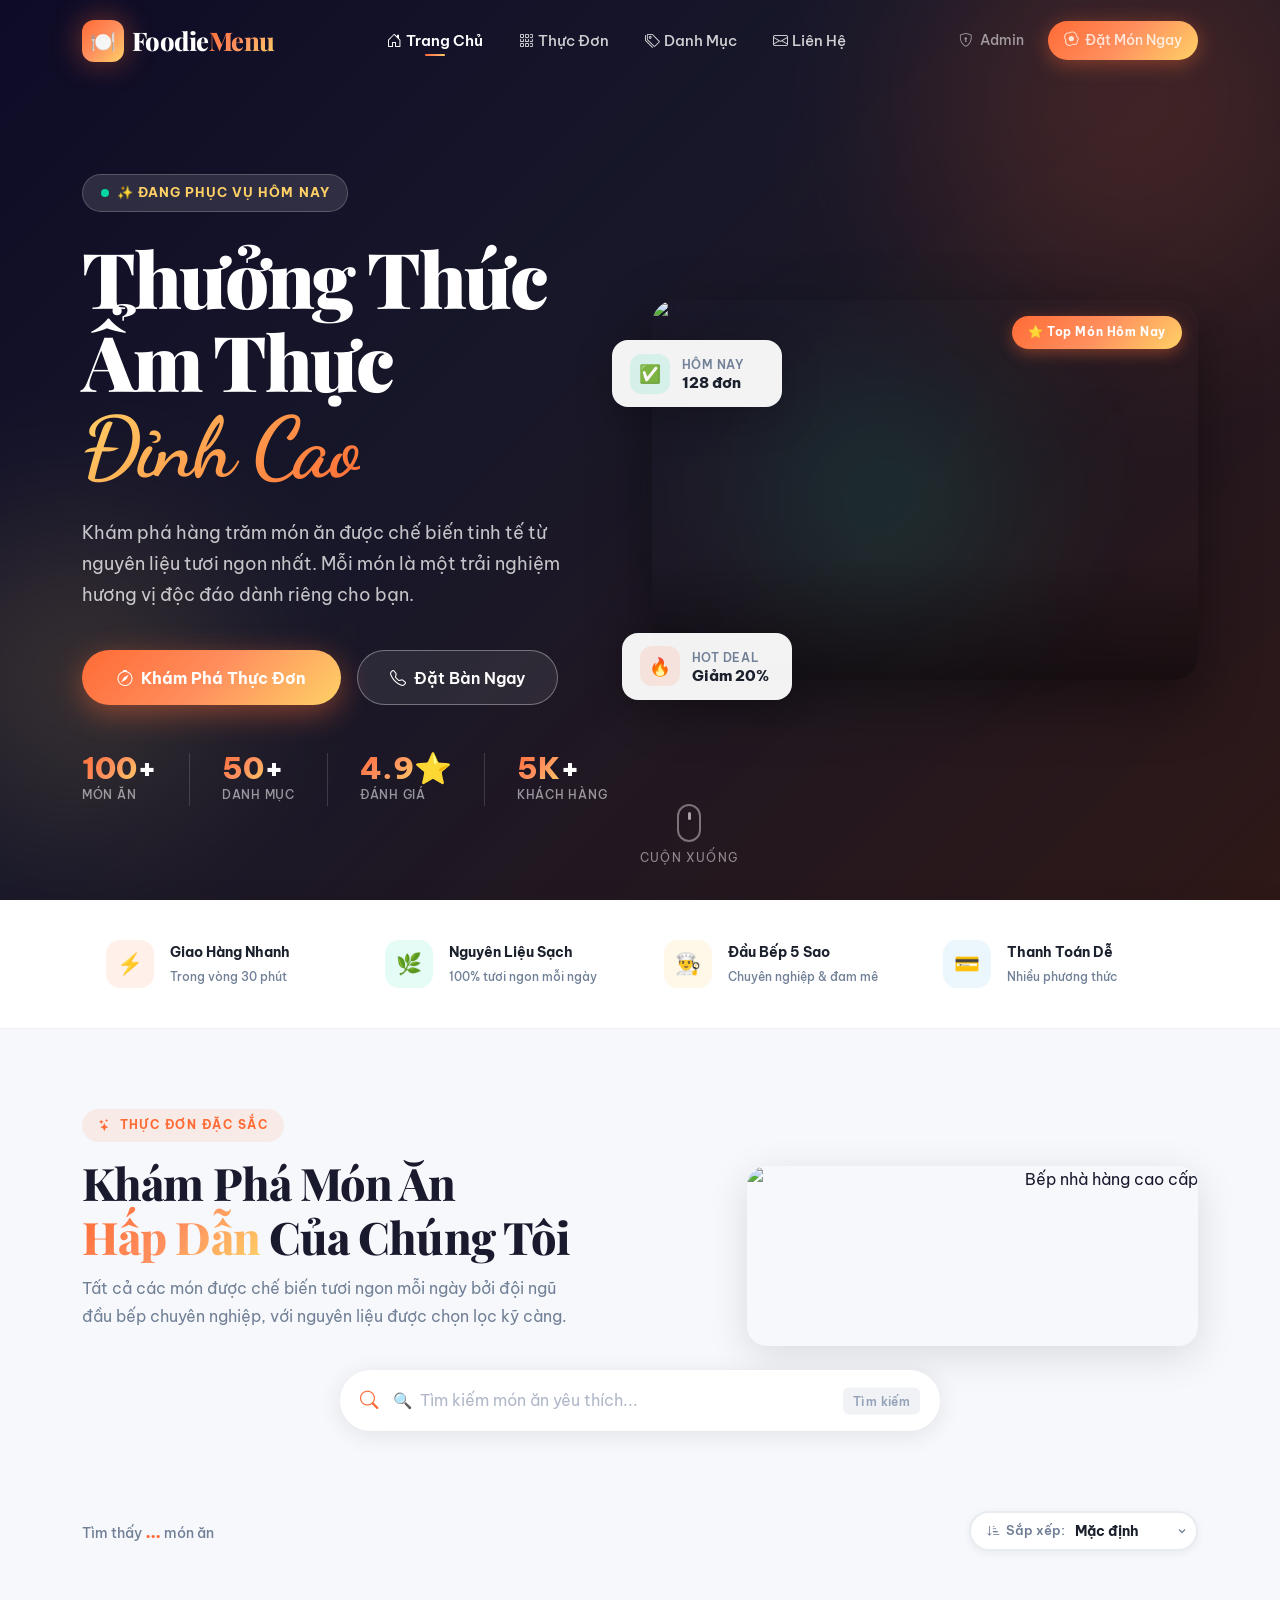
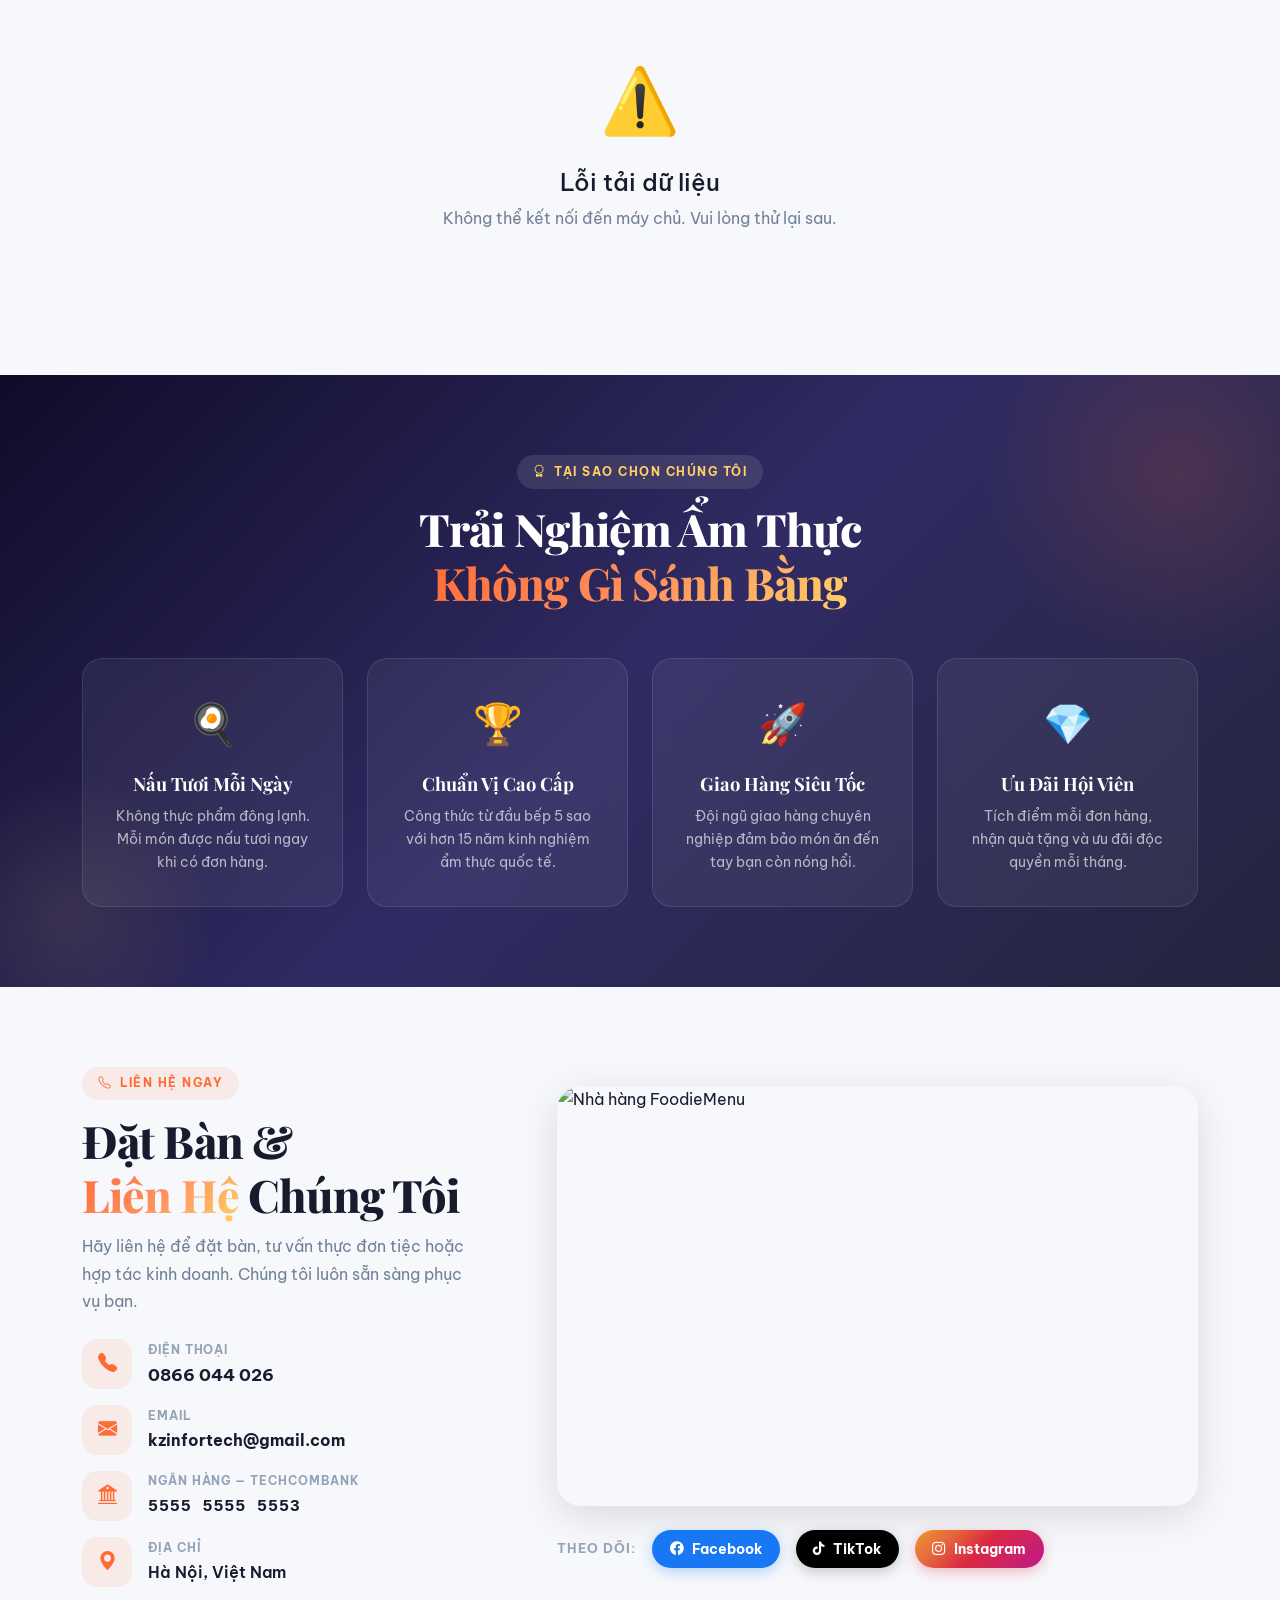
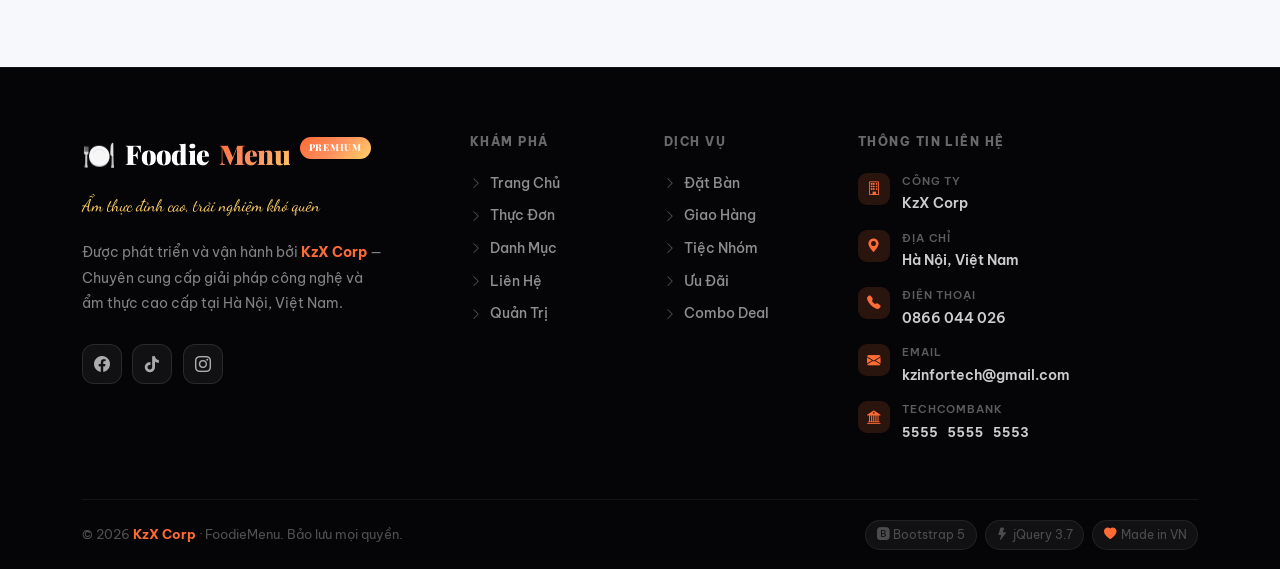
==== index.html @ 0012f465 "Update project" ====
<!DOCTYPE html>
<html lang="vi">
  <head>
    <meta charset="UTF-8" />
    <meta name="viewport" content="width=device-width, initial-scale=1.0" />
    <meta
      name="description"
      content="FoodieMenu – Khám phá thực đơn nhà hàng cao cấp với hàng trăm món ăn hấp dẫn từ KzX Corp"
    />
    <meta name="theme-color" content="#ff6b35" />
    <title>FoodieMenu 🍽️ – Thực Đơn Cao Cấp | KzX Corp</title>

    <!-- ═══════════════════════════════════════════
         CSS DEPENDENCIES
    ═══════════════════════════════════════════ -->

    <!-- Bootstrap 5.3 -->
    <link
      rel="stylesheet"
      href="https://cdn.jsdelivr.net/npm/bootstrap@5.3.2/dist/css/bootstrap.min.css"
    />

    <!-- Bootstrap Icons -->
    <link
      rel="stylesheet"
      href="https://cdn.jsdelivr.net/npm/bootstrap-icons@1.11.3/font/bootstrap-icons.min.css"
    />

    <!-- Font Awesome -->
    <link
      rel="stylesheet"
      href="https://cdnjs.cloudflare.com/ajax/libs/font-awesome/6.5.1/css/all.min.css"
    />

    <!-- Google Fonts -->
    <link rel="preconnect" href="https://fonts.googleapis.com" />
    <link rel="preconnect" href="https://fonts.gstatic.com" crossorigin />
    <link
      href="https://fonts.googleapis.com/css2?family=Be+Vietnam+Pro:ital,wght@0,300;0,400;0,500;0,600;0,700;0,800;0,900;1,400&family=Playfair+Display:ital,wght@0,700;0,800;0,900;1,700&family=Dancing+Script:wght@700&display=swap"
      rel="stylesheet"
    />

    <!-- Custom CSS (BẮT BUỘC GIỮ) -->
    <link rel="stylesheet" href="css/style.css" />

    <!-- ═══════════════════════════════════════════
         INLINE STYLES – THIẾT KẾ LẠI GIAO DIỆN
    ═══════════════════════════════════════════ -->
    <style>
      /* ─────────────────────────────────────────
         DESIGN TOKENS
      ───────────────────────────────────────── */
      :root {
        --brand-primary: #ff6b35;
        --brand-primary-dark: #e8521c;
        --brand-primary-light: #ff8f5e;
        --brand-secondary: #1a1a2e;
        --brand-accent: #ffd166;
        --brand-accent2: #06d6a0;
        --glass-bg: rgba(255, 255, 255, 0.08);
        --glass-border: rgba(255, 255, 255, 0.18);
        --glass-shadow: 0 8px 32px rgba(0, 0, 0, 0.25);
        --card-radius: 20px;
        --btn-radius: 50px;
        --font-main: "Be Vietnam Pro", sans-serif;
        --font-display: "Playfair Display", serif;
        --font-script: "Dancing Script", cursive;
        --transition-smooth: all 0.35s cubic-bezier(0.25, 0.46, 0.45, 0.94);
        --transition-bounce: all 0.4s cubic-bezier(0.34, 1.56, 0.64, 1);
        --shadow-card: 0 10px 40px rgba(0, 0, 0, 0.12);
        --shadow-card-hover: 0 24px 60px rgba(255, 107, 53, 0.25),
          0 8px 24px rgba(0, 0, 0, 0.15);
        --shadow-glow: 0 0 30px rgba(255, 107, 53, 0.45);
        --gradient-brand: linear-gradient(
          135deg,
          #ff6b35 0%,
          #ff8f5e 50%,
          #ffd166 100%
        );
        --gradient-dark: linear-gradient(
          135deg,
          #0f0c29 0%,
          #302b63 50%,
          #24243e 100%
        );
        --gradient-hero: linear-gradient(
          135deg,
          rgba(15, 12, 41, 0.92) 0%,
          rgba(26, 26, 46, 0.85) 40%,
          rgba(255, 107, 53, 0.15) 100%
        );
      }

      /* ─────────────────────────────────────────
         GLOBAL RESET & BASE
      ───────────────────────────────────────── */
      *,
      *::before,
      *::after {
        box-sizing: border-box;
        margin: 0;
        padding: 0;
      }

      html {
        scroll-behavior: smooth;
        font-size: 16px;
      }

      body {
        font-family: var(--font-main);
        background: #0a0a12;
        color: #1a1a2e;
        overflow-x: hidden;
        -webkit-font-smoothing: antialiased;
      }

      ::selection {
        background: var(--brand-primary);
        color: white;
      }

      img {
        max-width: 100%;
        display: block;
      }

      a {
        text-decoration: none;
        transition: var(--transition-smooth);
      }

      /* ─────────────────────────────────────────
         FLOATING FOOD ICONS BACKGROUND
      ───────────────────────────────────────── */
      .floating-food-bg {
        position: fixed;
        inset: 0;
        pointer-events: none;
        z-index: 0;
        overflow: hidden;
      }

      .food-icon {
        position: absolute;
        font-size: 1.6rem;
        opacity: 0;
        animation: floatFood linear infinite;
        user-select: none;
        filter: blur(0.3px);
        will-change: transform, opacity;
      }

      /* Vị trí ngang ngẫu nhiên cho từng icon */
      .food-icon:nth-child(1) {
        left: 5%;
        animation-duration: 18s;
        animation-delay: 0s;
        font-size: 1.4rem;
      }
      .food-icon:nth-child(2) {
        left: 12%;
        animation-duration: 22s;
        animation-delay: 2s;
        font-size: 1.8rem;
      }
      .food-icon:nth-child(3) {
        left: 20%;
        animation-duration: 16s;
        animation-delay: 4s;
        font-size: 1.3rem;
      }
      .food-icon:nth-child(4) {
        left: 30%;
        animation-duration: 24s;
        animation-delay: 1s;
        font-size: 2rem;
      }
      .food-icon:nth-child(5) {
        left: 40%;
        animation-duration: 20s;
        animation-delay: 6s;
        font-size: 1.5rem;
      }
      .food-icon:nth-child(6) {
        left: 52%;
        animation-duration: 17s;
        animation-delay: 3s;
        font-size: 1.7rem;
      }
      .food-icon:nth-child(7) {
        left: 62%;
        animation-duration: 21s;
        animation-delay: 5s;
        font-size: 1.4rem;
      }
      .food-icon:nth-child(8) {
        left: 70%;
        animation-duration: 19s;
        animation-delay: 7s;
        font-size: 2.1rem;
      }
      .food-icon:nth-child(9) {
        left: 78%;
        animation-duration: 23s;
        animation-delay: 2.5s;
        font-size: 1.6rem;
      }
      .food-icon:nth-child(10) {
        left: 86%;
        animation-duration: 15s;
        animation-delay: 8s;
        font-size: 1.3rem;
      }
      .food-icon:nth-child(11) {
        left: 92%;
        animation-duration: 25s;
        animation-delay: 1.5s;
        font-size: 1.9rem;
      }
      .food-icon:nth-child(12) {
        left: 97%;
        animation-duration: 18s;
        animation-delay: 9s;
        font-size: 1.5rem;
      }

      @keyframes floatFood {
        0% {
          transform: translateY(110vh) rotate(0deg) scale(0.6);
          opacity: 0;
        }
        5% {
          opacity: 0.12;
        }
        50% {
          transform: translateY(50vh) rotate(180deg) scale(1);
          opacity: 0.18;
        }
        90% {
          opacity: 0.1;
        }
        100% {
          transform: translateY(-10vh) rotate(360deg) scale(0.7);
          opacity: 0;
        }
      }

      /* ─────────────────────────────────────────
         SCROLL REVEAL ANIMATION
      ───────────────────────────────────────── */
      .reveal {
        opacity: 0;
        transform: translateY(40px);
        transition: opacity 0.7s ease, transform 0.7s ease;
      }

      .reveal.visible {
        opacity: 1;
        transform: translateY(0);
      }

      .reveal-left {
        opacity: 0;
        transform: translateX(-40px);
        transition: opacity 0.7s ease, transform 0.7s ease;
      }

      .reveal-left.visible {
        opacity: 1;
        transform: translateX(0);
      }

      .reveal-right {
        opacity: 0;
        transform: translateX(40px);
        transition: opacity 0.7s ease, transform 0.7s ease;
      }

      .reveal-right.visible {
        opacity: 1;
        transform: translateX(0);
      }

      /* Stagger delay */
      .reveal-delay-1 { transition-delay: 0.1s; }
      .reveal-delay-2 { transition-delay: 0.2s; }
      .reveal-delay-3 { transition-delay: 0.3s; }
      .reveal-delay-4 { transition-delay: 0.4s; }
      .reveal-delay-5 { transition-delay: 0.5s; }
      .reveal-delay-6 { transition-delay: 0.6s; }

      /* ─────────────────────────────────────────
         NAVBAR
      ───────────────────────────────────────── */
      .fm-navbar {
        position: fixed;
        top: 0;
        left: 0;
        right: 0;
        z-index: 9000;
        padding: 0.9rem 0;
        transition: var(--transition-smooth);
        background: transparent;
      }

      .fm-navbar.scrolled {
        background: rgba(10, 10, 18, 0.88);
        backdrop-filter: blur(20px) saturate(1.5);
        -webkit-backdrop-filter: blur(20px) saturate(1.5);
        border-bottom: 1px solid rgba(255, 255, 255, 0.07);
        padding: 0.6rem 0;
        box-shadow: 0 4px 30px rgba(0, 0, 0, 0.4);
      }

      .fm-navbar .navbar-brand {
        font-family: var(--font-display);
        font-size: 1.6rem;
        font-weight: 800;
        color: white !important;
        display: flex;
        align-items: center;
        gap: 0.5rem;
        letter-spacing: -0.02em;
        transition: var(--transition-smooth);
      }

      .fm-navbar .navbar-brand:hover {
        transform: scale(1.04);
      }

      .brand-icon-wrap {
        width: 42px;
        height: 42px;
        border-radius: 12px;
        background: var(--gradient-brand);
        display: flex;
        align-items: center;
        justify-content: center;
        font-size: 1.3rem;
        box-shadow: var(--shadow-glow);
        flex-shrink: 0;
      }

      .brand-accent {
        background: var(--gradient-brand);
        -webkit-background-clip: text;
        -webkit-text-fill-color: transparent;
        background-clip: text;
      }

      .fm-navbar .nav-link {
        color: rgba(255, 255, 255, 0.8) !important;
        font-weight: 500;
        font-size: 0.95rem;
        padding: 0.45rem 1rem !important;
        border-radius: 50px;
        transition: var(--transition-smooth);
        position: relative;
      }

      .fm-navbar .nav-link::after {
        content: "";
        position: absolute;
        bottom: 4px;
        left: 50%;
        transform: translateX(-50%) scaleX(0);
        width: 20px;
        height: 2px;
        background: var(--gradient-brand);
        border-radius: 2px;
        transition: transform 0.3s ease;
      }

      .fm-navbar .nav-link:hover {
        color: white !important;
        background: rgba(255, 255, 255, 0.08);
      }

      .fm-navbar .nav-link:hover::after,
      .fm-navbar .nav-link.active::after {
        transform: translateX(-50%) scaleX(1);
      }

      .fm-navbar .nav-link.active {
        color: white !important;
        font-weight: 600;
      }

      .btn-nav-cta {
        background: var(--gradient-brand);
        color: white !important;
        font-weight: 700;
        padding: 0.5rem 1.4rem !important;
        border-radius: var(--btn-radius) !important;
        box-shadow: 0 4px 20px rgba(255, 107, 53, 0.4);
        transition: var(--transition-bounce) !important;
        font-size: 0.9rem !important;
        border: none;
      }

      .btn-nav-cta:hover {
        transform: translateY(-2px) scale(1.04) !important;
        box-shadow: var(--shadow-glow) !important;
      }

      .btn-nav-cta:active {
        transform: scale(0.97) !important;
      }

      .fm-navbar .navbar-toggler {
        border: 1.5px solid rgba(255, 255, 255, 0.25);
        padding: 0.4rem 0.6rem;
        border-radius: 10px;
        background: rgba(255, 255, 255, 0.08);
        color: white;
      }

      .fm-navbar .navbar-toggler:focus {
        box-shadow: 0 0 0 3px rgba(255, 107, 53, 0.35);
      }

      /* Mobile nav collapse */
      @media (max-width: 991.98px) {
        .fm-navbar .navbar-collapse {
          background: rgba(10, 10, 18, 0.97);
          backdrop-filter: blur(20px);
          border-radius: 16px;
          margin-top: 0.75rem;
          padding: 1rem 1.25rem;
          border: 1px solid rgba(255, 255, 255, 0.08);
          box-shadow: 0 16px 40px rgba(0, 0, 0, 0.4);
        }

        .fm-navbar .nav-link {
          padding: 0.6rem 0.75rem !important;
          border-radius: 10px;
          margin-bottom: 2px;
        }
      }

      /* ─────────────────────────────────────────
         HERO SECTION
      ───────────────────────────────────────── */
      .hero-section {
        position: relative;
        min-height: 100vh;
        display: flex;
        align-items: center;
        overflow: hidden;
      }

      /* Hero background image */
      .hero-bg {
        position: absolute;
        inset: 0;
        background-image: url("https://images.unsplash.com/photo-1504674900247-0877df9cc836?w=1920&q=80&auto=format&fit=crop");
        background-size: cover;
        background-position: center 30%;
        background-attachment: fixed;
        z-index: 0;
        transform: scale(1.05);
        animation: heroZoom 20s ease-in-out infinite alternate;
      }

      @keyframes heroZoom {
        0% { transform: scale(1.05); }
        100% { transform: scale(1.12); }
      }

      /* Overlay gradient */
      .hero-overlay {
        position: absolute;
        inset: 0;
        background: var(--gradient-hero);
        z-index: 1;
      }

      /* Decorative orbs */
      .hero-orb {
        position: absolute;
        border-radius: 50%;
        filter: blur(80px);
        opacity: 0.2;
        z-index: 1;
        animation: orbPulse 8s ease-in-out infinite alternate;
      }

      .hero-orb-1 {
        width: 500px;
        height: 500px;
        background: radial-gradient(circle, #ff6b35, transparent);
        top: -150px;
        right: -100px;
        animation-duration: 10s;
      }

      .hero-orb-2 {
        width: 350px;
        height: 350px;
        background: radial-gradient(circle, #ffd166, transparent);
        bottom: 50px;
        left: -100px;
        animation-duration: 13s;
        animation-delay: 2s;
      }

      .hero-orb-3 {
        width: 280px;
        height: 280px;
        background: radial-gradient(circle, #06d6a0, transparent);
        top: 40%;
        right: 20%;
        animation-duration: 9s;
        animation-delay: 4s;
      }

      @keyframes orbPulse {
        0% { transform: scale(1) translate(0, 0); opacity: 0.15; }
        100% { transform: scale(1.3) translate(30px, -20px); opacity: 0.25; }
      }

      /* Hero content */
      .hero-content {
        position: relative;
        z-index: 2;
        padding-top: 80px;
      }

      .hero-badge {
        display: inline-flex;
        align-items: center;
        gap: 0.5rem;
        background: rgba(255, 255, 255, 0.12);
        border: 1px solid rgba(255, 255, 255, 0.2);
        backdrop-filter: blur(10px);
        color: var(--brand-accent);
        font-size: 0.82rem;
        font-weight: 700;
        padding: 0.45rem 1.1rem;
        border-radius: 50px;
        letter-spacing: 0.08em;
        text-transform: uppercase;
        margin-bottom: 1.5rem;
        animation: fadeInDown 0.8s ease both;
      }

      .hero-badge .pulse-dot {
        width: 8px;
        height: 8px;
        border-radius: 50%;
        background: var(--brand-accent2);
        animation: pulseDot 1.5s ease-in-out infinite;
        flex-shrink: 0;
      }

      @keyframes pulseDot {
        0%, 100% { box-shadow: 0 0 0 0 rgba(6, 214, 160, 0.6); }
        50% { box-shadow: 0 0 0 6px rgba(6, 214, 160, 0); }
      }

      .hero-title {
        font-family: var(--font-display);
        font-size: clamp(2.8rem, 6vw, 5.5rem);
        font-weight: 900;
        color: white;
        line-height: 1.08;
        letter-spacing: -0.03em;
        animation: fadeInUp 0.9s ease 0.1s both;
        margin-bottom: 1.5rem;
      }

      .hero-title .highlight {
        background: var(--gradient-brand);
        -webkit-background-clip: text;
        -webkit-text-fill-color: transparent;
        background-clip: text;
        display: inline-block;
        position: relative;
      }

      .hero-title .script-text {
        font-family: var(--font-script);
        font-size: 1.1em;
        background: linear-gradient(135deg, #ffd166, #ff6b35);
        -webkit-background-clip: text;
        -webkit-text-fill-color: transparent;
        background-clip: text;
        display: inline-block;
      }

      .hero-subtitle {
        color: rgba(255, 255, 255, 0.75);
        font-size: 1.1rem;
        line-height: 1.75;
        max-width: 520px;
        animation: fadeInUp 0.9s ease 0.2s both;
        margin-bottom: 2.5rem;
      }

      .hero-cta-group {
        display: flex;
        gap: 1rem;
        flex-wrap: wrap;
        animation: fadeInUp 0.9s ease 0.3s both;
        margin-bottom: 3rem;
      }

      .btn-hero-primary {
        background: var(--gradient-brand);
        color: white;
        font-weight: 700;
        font-size: 1rem;
        padding: 0.85rem 2.2rem;
        border-radius: var(--btn-radius);
        border: none;
        cursor: pointer;
        box-shadow: 0 8px 30px rgba(255, 107, 53, 0.45);
        transition: var(--transition-bounce);
        display: inline-flex;
        align-items: center;
        gap: 0.5rem;
        position: relative;
        overflow: hidden;
        text-decoration: none;
      }

      .btn-hero-primary::before {
        content: "";
        position: absolute;
        inset: 0;
        background: linear-gradient(135deg, rgba(255,255,255,0.2), transparent);
        opacity: 0;
        transition: opacity 0.3s ease;
      }

      .btn-hero-primary:hover {
        transform: translateY(-4px) scale(1.04);
        box-shadow: var(--shadow-glow);
        color: white;
      }

      .btn-hero-primary:hover::before {
        opacity: 1;
      }

      .btn-hero-primary:active {
        transform: scale(0.97);
      }

      .btn-hero-outline {
        color: white;
        font-weight: 600;
        font-size: 1rem;
        padding: 0.82rem 2rem;
        border-radius: var(--btn-radius);
        border: 1.5px solid rgba(255, 255, 255, 0.35);
        background: rgba(255, 255, 255, 0.08);
        backdrop-filter: blur(8px);
        cursor: pointer;
        transition: var(--transition-smooth);
        display: inline-flex;
        align-items: center;
        gap: 0.5rem;
        text-decoration: none;
      }

      .btn-hero-outline:hover {
        background: rgba(255, 255, 255, 0.18);
        border-color: rgba(255, 255, 255, 0.6);
        color: white;
        transform: translateY(-2px);
      }

      /* Hero stats */
      .hero-stats {
        display: flex;
        gap: 2rem;
        animation: fadeInUp 0.9s ease 0.4s both;
        flex-wrap: wrap;
      }

      .hero-stat-item {
        text-align: left;
      }

      .hero-stat-value {
        font-size: 1.9rem;
        font-weight: 800;
        color: white;
        line-height: 1;
        margin-bottom: 2px;
      }

      .hero-stat-value span {
        background: var(--gradient-brand);
        -webkit-background-clip: text;
        -webkit-text-fill-color: transparent;
        background-clip: text;
      }

      .hero-stat-label {
        font-size: 0.78rem;
        color: rgba(255, 255, 255, 0.55);
        font-weight: 500;
        letter-spacing: 0.06em;
        text-transform: uppercase;
      }

      .hero-stat-divider {
        width: 1px;
        background: rgba(255, 255, 255, 0.15);
        align-self: stretch;
      }

      /* Hero right: glassmorphism cards */
      .hero-right {
        position: relative;
        z-index: 2;
        animation: fadeInRight 1s ease 0.2s both;
      }

      .hero-glass-card {
        background: rgba(255, 255, 255, 0.1);
        border: 1px solid rgba(255, 255, 255, 0.18);
        backdrop-filter: blur(20px) saturate(1.5);
        -webkit-backdrop-filter: blur(20px) saturate(1.5);
        border-radius: 20px;
        padding: 1.5rem;
        box-shadow: 0 8px 32px rgba(0, 0, 0, 0.25);
        transition: var(--transition-smooth);
      }

      .hero-glass-card:hover {
        transform: translateY(-5px);
        box-shadow: 0 20px 50px rgba(0, 0, 0, 0.3);
      }

      .hero-food-showcase {
        border-radius: 24px;
        overflow: hidden;
        box-shadow: 0 20px 60px rgba(0, 0, 0, 0.4);
        position: relative;
      }

      .hero-food-showcase img {
        width: 100%;
        height: 380px;
        object-fit: cover;
        transition: transform 0.6s ease;
      }

      .hero-food-showcase:hover img {
        transform: scale(1.06);
      }

      .showcase-badge {
        position: absolute;
        top: 1rem;
        right: 1rem;
        background: var(--gradient-brand);
        color: white;
        font-size: 0.75rem;
        font-weight: 700;
        padding: 0.4rem 1rem;
        border-radius: 50px;
        box-shadow: 0 4px 15px rgba(255, 107, 53, 0.4);
        letter-spacing: 0.05em;
      }

      .floating-mini-card {
        position: absolute;
        background: rgba(255, 255, 255, 0.95);
        border-radius: 16px;
        padding: 0.85rem 1.1rem;
        box-shadow: 0 10px 40px rgba(0, 0, 0, 0.2);
        display: flex;
        align-items: center;
        gap: 0.75rem;
        min-width: 170px;
        animation: floatCard 4s ease-in-out infinite alternate;
      }

      .floating-mini-card-1 {
        bottom: -20px;
        left: -30px;
        animation-duration: 3.5s;
      }

      .floating-mini-card-2 {
        top: 40px;
        left: -40px;
        animation-duration: 4.5s;
        animation-delay: 1s;
      }

      @keyframes floatCard {
        0% { transform: translateY(0px) rotate(-1deg); }
        100% { transform: translateY(-12px) rotate(1deg); }
      }

      .mini-card-icon {
        width: 40px;
        height: 40px;
        border-radius: 12px;
        display: flex;
        align-items: center;
        justify-content: center;
        font-size: 1.1rem;
        flex-shrink: 0;
      }

      .mini-card-label {
        font-size: 0.72rem;
        color: #718096;
        font-weight: 600;
        text-transform: uppercase;
        letter-spacing: 0.05em;
      }

      .mini-card-value {
        font-size: 0.95rem;
        font-weight: 800;
        color: #1a202c;
        line-height: 1.2;
      }

      /* Scroll cue */
      .hero-scroll-cue {
        position: absolute;
        bottom: 2rem;
        left: 50%;
        transform: translateX(-50%);
        z-index: 3;
        display: flex;
        flex-direction: column;
        align-items: center;
        gap: 0.4rem;
        color: rgba(255, 255, 255, 0.5);
        font-size: 0.75rem;
        letter-spacing: 0.1em;
        text-transform: uppercase;
        animation: fadeInUp 1s ease 1s both;
        cursor: pointer;
        transition: color 0.3s ease;
      }

      .hero-scroll-cue:hover {
        color: rgba(255, 255, 255, 0.9);
      }

      .scroll-mouse {
        width: 24px;
        height: 38px;
        border: 2px solid rgba(255, 255, 255, 0.4);
        border-radius: 12px;
        display: flex;
        justify-content: center;
        padding-top: 6px;
      }

      .scroll-wheel {
        width: 3px;
        height: 8px;
        background: rgba(255, 255, 255, 0.6);
        border-radius: 2px;
        animation: scrollWheel 1.8s ease-in-out infinite;
      }

      @keyframes scrollWheel {
        0% { transform: translateY(0); opacity: 1; }
        80% { transform: translateY(12px); opacity: 0; }
        100% { transform: translateY(0); opacity: 0; }
      }

      /* ─────────────────────────────────────────
         FEATURES BAR (Why us)
      ───────────────────────────────────────── */
      .features-bar {
        background: white;
        padding: 2rem 0;
        position: relative;
        z-index: 10;
        border-bottom: 1px solid #f0f0f0;
        box-shadow: 0 -4px 20px rgba(0,0,0,0.06);
      }

      .feature-item {
        display: flex;
        align-items: center;
        gap: 1rem;
        padding: 0.5rem 1.5rem;
        border-right: 1px solid #f0f0f0;
      }

      .feature-item:last-child {
        border-right: none;
      }

      .feature-icon-wrap {
        width: 48px;
        height: 48px;
        border-radius: 14px;
        display: flex;
        align-items: center;
        justify-content: center;
        font-size: 1.3rem;
        flex-shrink: 0;
        transition: var(--transition-bounce);
      }

      .feature-item:hover .feature-icon-wrap {
        transform: rotate(-5deg) scale(1.1);
      }

      .feature-title {
        font-weight: 700;
        font-size: 0.9rem;
        color: #1a202c;
        margin-bottom: 2px;
      }

      .feature-desc {
        font-size: 0.78rem;
        color: #718096;
        font-weight: 500;
      }

      /* ─────────────────────────────────────────
         MAIN MENU SECTION
      ───────────────────────────────────────── */
      .menu-section {
        background: #f7f8fc;
        padding: 5rem 0 4rem;
        position: relative;
        z-index: 10;
      }

      .section-eyebrow {
        display: inline-flex;
        align-items: center;
        gap: 0.5rem;
        font-size: 0.78rem;
        font-weight: 700;
        letter-spacing: 0.12em;
        text-transform: uppercase;
        color: var(--brand-primary);
        background: rgba(255, 107, 53, 0.1);
        padding: 0.4rem 1rem;
        border-radius: 50px;
        margin-bottom: 0.85rem;
      }

      .section-title {
        font-family: var(--font-display);
        font-size: clamp(1.8rem, 3.5vw, 2.8rem);
        font-weight: 800;
        color: #1a1a2e;
        line-height: 1.2;
        letter-spacing: -0.02em;
        margin-bottom: 0.75rem;
      }

      .section-title .gradient-text {
        background: var(--gradient-brand);
        -webkit-background-clip: text;
        -webkit-text-fill-color: transparent;
        background-clip: text;
      }

      .section-desc {
        color: #718096;
        font-size: 1rem;
        line-height: 1.7;
        max-width: 500px;
      }

      /* ─────────────────────────────────────────
         SEARCH BAR (id="searchMenu" PRESERVED)
      ───────────────────────────────────────── */
      .fm-search-wrap {
        position: relative;
        max-width: 600px;
        margin: 0 auto 2.5rem;
      }

      .fm-search-wrap .search-icon {
        position: absolute;
        left: 1.25rem;
        top: 50%;
        transform: translateY(-50%);
        color: var(--brand-primary);
        font-size: 1.15rem;
        z-index: 2;
        pointer-events: none;
      }

      /* ← id="searchMenu" PRESERVED */
      #searchMenu {
        width: 100%;
        padding: 1rem 1.5rem 1rem 3.2rem;
        border-radius: 50px;
        border: 2px solid transparent;
        background: white;
        font-family: var(--font-main);
        font-size: 0.97rem;
        font-weight: 500;
        color: #1a1a2e;
        box-shadow: 0 4px 24px rgba(0, 0, 0, 0.09);
        transition: var(--transition-smooth);
        outline: none;
        background-image: none;
      }

      #searchMenu:focus {
        border-color: var(--brand-primary);
        box-shadow: 0 4px 24px rgba(255, 107, 53, 0.2),
          0 0 0 4px rgba(255, 107, 53, 0.1);
        transform: translateY(-2px);
      }

      #searchMenu::placeholder {
        color: #b0b8c8;
        font-weight: 400;
      }

      .fm-search-wrap .search-shortcut {
        position: absolute;
        right: 1.25rem;
        top: 50%;
        transform: translateY(-50%);
        background: #f0f2f5;
        color: #94a3b8;
        font-size: 0.72rem;
        font-weight: 600;
        padding: 0.25rem 0.6rem;
        border-radius: 6px;
        letter-spacing: 0.04em;
        pointer-events: none;
      }

      /* ─────────────────────────────────────────
         CATEGORY FILTER (class="btn-category" PRESERVED)
      ───────────────────────────────────────── */

      /* id="categoryList" PRESERVED */
      #categoryList {
        display: flex;
        flex-wrap: wrap;
        gap: 0.6rem;
        justify-content: center;
        margin-bottom: 2.5rem;
        padding: 0;
        list-style: none;
      }

      /* class="btn-category" PRESERVED */
      .btn-category {
        display: inline-flex;
        align-items: center;
        gap: 0.45rem;
        padding: 0.55rem 1.3rem;
        border-radius: var(--btn-radius);
        border: 2px solid #e8ecf0;
        background: white;
        color: #4a5568;
        font-family: var(--font-main);
        font-size: 0.875rem;
        font-weight: 600;
        cursor: pointer;
        transition: var(--transition-bounce);
        white-space: nowrap;
        box-shadow: 0 2px 8px rgba(0, 0, 0, 0.06);
        position: relative;
        overflow: hidden;
      }

      .btn-category::before {
        content: "";
        position: absolute;
        inset: 0;
        background: var(--gradient-brand);
        opacity: 0;
        transition: opacity 0.25s ease;
      }

      .btn-category span,
      .btn-category i {
        position: relative;
        z-index: 1;
      }

      .btn-category:hover {
        border-color: var(--brand-primary);
        color: var(--brand-primary);
        transform: translateY(-3px);
        box-shadow: 0 8px 24px rgba(255, 107, 53, 0.2);
      }

      .btn-category.active {
        background: var(--gradient-brand);
        border-color: transparent;
        color: white !important;
        box-shadow: 0 8px 24px rgba(255, 107, 53, 0.4);
        transform: translateY(-2px);
      }

      .btn-category.active::before {
        opacity: 1;
      }

      /* ─────────────────────────────────────────
         TOOLBAR: SORT + COUNT
      ───────────────────────────────────────── */
      .menu-toolbar {
        display: flex;
        align-items: center;
        justify-content: space-between;
        gap: 1rem;
        margin-bottom: 2rem;
        flex-wrap: wrap;
      }

      .toolbar-count {
        font-size: 0.9rem;
        color: #718096;
        font-weight: 500;
      }

      .toolbar-count strong {
        color: var(--brand-primary);
        font-weight: 800;
        font-size: 1.1rem;
      }

      /* id="sortPrice" PRESERVED */
      .sort-wrap {
        display: flex;
        align-items: center;
        gap: 0.6rem;
        background: white;
        border: 2px solid #e8ecf0;
        border-radius: 50px;
        padding: 0.4rem 0.5rem 0.4rem 1rem;
        box-shadow: 0 2px 8px rgba(0,0,0,0.06);
        transition: var(--transition-smooth);
      }

      .sort-wrap:focus-within {
        border-color: var(--brand-primary);
        box-shadow: 0 4px 16px rgba(255,107,53,0.15);
      }

      .sort-wrap label {
        font-size: 0.82rem;
        font-weight: 600;
        color: #718096;
        white-space: nowrap;
        margin: 0;
        display: flex;
        align-items: center;
        gap: 0.4rem;
      }

      #sortPrice {
        border: none;
        background: transparent;
        font-family: var(--font-main);
        font-size: 0.85rem;
        font-weight: 700;
        color: #1a202c;
        cursor: pointer;
        outline: none;
        appearance: none;
        padding-right: 1.4rem;
        background-image: url("data:image/svg+xml,%3Csvg xmlns='http://www.w3.org/2000/svg' width='12' height='12' viewBox='0 0 24 24' fill='none' stroke='%23718096' stroke-width='2.5'%3E%3Cpolyline points='6 9 12 15 18 9'%3E%3C/polyline%3E%3C/svg%3E");
        background-repeat: no-repeat;
        background-position: right 0 center;
      }

      /* ─────────────────────────────────────────
         DISHES CONTAINER (id="dishesContainer" PRESERVED)
      ───────────────────────────────────────── */

      /* id="dishesContainer" PRESERVED */
      #dishesContainer {
        display: grid;
        grid-template-columns: repeat(auto-fill, minmax(280px, 1fr));
        gap: 1.75rem;
      }

      /* ─────────────────────────────────────────
         DISH CARD (Tổng quát — JS sẽ inject)
      ───────────────────────────────────────── */
      .dish-card-wrapper {
        border-radius: var(--card-radius);
        overflow: hidden;
        background: white;
        box-shadow: var(--shadow-card);
        transition: var(--transition-smooth);
        cursor: pointer;
        position: relative;
        border: 1px solid rgba(0, 0, 0, 0.04);
      }

      .dish-card-wrapper:hover {
        transform: translateY(-10px) scale(1.01);
        box-shadow: var(--shadow-card-hover);
        border-color: rgba(255, 107, 53, 0.15);
      }

      .dish-card-wrapper .dish-img-wrap {
        position: relative;
        overflow: hidden;
        aspect-ratio: 4 / 3;
        background: #f5f5f5;
      }

      .dish-card-wrapper .dish-img-wrap img {
        width: 100%;
        height: 100%;
        object-fit: cover;
        transition: transform 0.5s cubic-bezier(0.25, 0.46, 0.45, 0.94);
      }

      .dish-card-wrapper:hover .dish-img-wrap img {
        transform: scale(1.1);
      }

      .dish-card-wrapper .dish-body {
        padding: 1.25rem;
      }

      .dish-card-wrapper .dish-name {
        font-family: var(--font-display);
        font-size: 1.05rem;
        font-weight: 700;
        color: #1a1a2e;
        margin-bottom: 0.4rem;
        line-height: 1.3;
        display: -webkit-box;
        -webkit-line-clamp: 2;
        -webkit-box-orient: vertical;
        overflow: hidden;
      }

      .dish-card-wrapper .dish-category-tag {
        font-size: 0.72rem;
        font-weight: 700;
        color: var(--brand-primary);
        background: rgba(255, 107, 53, 0.1);
        padding: 0.2rem 0.7rem;
        border-radius: 50px;
        display: inline-block;
        text-transform: uppercase;
        letter-spacing: 0.06em;
        margin-bottom: 0.6rem;
      }

      .dish-card-wrapper .dish-desc {
        font-size: 0.82rem;
        color: #94a3b8;
        line-height: 1.55;
        margin-bottom: 1rem;
        display: -webkit-box;
        -webkit-line-clamp: 2;
        -webkit-box-orient: vertical;
        overflow: hidden;
      }

      .dish-card-wrapper .dish-footer {
        display: flex;
        align-items: center;
        justify-content: space-between;
        gap: 0.5rem;
        border-top: 1px solid #f5f5f5;
        padding-top: 1rem;
      }

      .dish-card-wrapper .dish-price {
        font-size: 1.2rem;
        font-weight: 800;
        color: var(--brand-primary);
        letter-spacing: -0.02em;
      }

      .btn-dish-detail {
        background: var(--gradient-brand);
        color: white;
        border: none;
        border-radius: 50px;
        padding: 0.45rem 1.1rem;
        font-size: 0.8rem;
        font-weight: 700;
        cursor: pointer;
        transition: var(--transition-bounce);
        display: inline-flex;
        align-items: center;
        gap: 0.35rem;
        box-shadow: 0 4px 14px rgba(255, 107, 53, 0.35);
        white-space: nowrap;
      }

      .btn-dish-detail:hover {
        transform: translateY(-2px) scale(1.06);
        box-shadow: var(--shadow-glow);
        color: white;
      }

      .btn-dish-detail:active {
        transform: scale(0.95);
      }

      /* Status badge on card */
      .dish-status-badge {
        position: absolute;
        top: 0.9rem;
        right: 0.9rem;
        padding: 0.3rem 0.8rem;
        border-radius: 50px;
        font-size: 0.7rem;
        font-weight: 700;
        letter-spacing: 0.06em;
        text-transform: uppercase;
        backdrop-filter: blur(8px);
        -webkit-backdrop-filter: blur(8px);
        z-index: 2;
      }

      .dish-status-badge.available {
        background: rgba(6, 214, 160, 0.9);
        color: white;
      }

      .dish-status-badge.unavailable {
        background: rgba(239, 68, 68, 0.88);
        color: white;
      }

      /* Sold-out overlay */
      .dish-soldout-overlay {
        position: absolute;
        inset: 0;
        background: rgba(0, 0, 0, 0.55);
        display: flex;
        align-items: center;
        justify-content: center;
        z-index: 3;
        backdrop-filter: blur(2px);
      }

      .dish-soldout-overlay span {
        background: rgba(239, 68, 68, 0.9);
        color: white;
        font-weight: 800;
        font-size: 0.85rem;
        padding: 0.5rem 1.25rem;
        border-radius: 50px;
        letter-spacing: 0.1em;
        text-transform: uppercase;
        border: 2px solid rgba(255,255,255,0.3);
      }

      /* Cat badge on card (top-left) */
      .dish-cat-label {
        position: absolute;
        top: 0.9rem;
        left: 0.9rem;
        z-index: 2;
        background: rgba(255, 255, 255, 0.92);
        color: #1a1a2e;
        font-size: 0.68rem;
        font-weight: 700;
        padding: 0.25rem 0.7rem;
        border-radius: 50px;
        backdrop-filter: blur(6px);
        box-shadow: 0 2px 8px rgba(0,0,0,0.1);
        letter-spacing: 0.04em;
        text-transform: uppercase;
      }

      /* ─────────────────────────────────────────
         LOADING & EMPTY STATES
      ───────────────────────────────────────── */
      .fm-loading-state {
        grid-column: 1 / -1;
        text-align: center;
        padding: 4rem 1rem;
        color: #94a3b8;
      }

      .loading-spinner {
        width: 52px;
        height: 52px;
        border: 4px solid #f0f0f0;
        border-top-color: var(--brand-primary);
        border-radius: 50%;
        animation: spin 0.75s linear infinite;
        margin: 0 auto 1rem;
      }

      @keyframes spin {
        to { transform: rotate(360deg); }
      }

      .fm-empty-state {
        grid-column: 1 / -1;
        text-align: center;
        padding: 4rem 1rem;
      }

      .fm-empty-state .empty-icon {
        font-size: 4rem;
        margin-bottom: 1rem;
        display: block;
        animation: wobble 3s ease-in-out infinite;
      }

      @keyframes wobble {
        0%, 100% { transform: rotate(-5deg); }
        50% { transform: rotate(5deg); }
      }

      /* ─────────────────────────────────────────
         DISH DETAIL MODAL (id="dishDetailModal" PRESERVED)
      ───────────────────────────────────────── */

      /* id="dishDetailModal" PRESERVED */
      #dishDetailModal .modal-dialog {
        max-width: 860px;
      }

      #dishDetailModal .modal-content {
        border: none;
        border-radius: 24px;
        overflow: hidden;
        box-shadow: 0 30px 80px rgba(0, 0, 0, 0.35);
        background: white;
      }

      #dishDetailModal .modal-header {
        background: var(--gradient-brand);
        border: none;
        padding: 1.25rem 1.75rem;
        position: relative;
        overflow: hidden;
      }

      #dishDetailModal .modal-header::before {
        content: "";
        position: absolute;
        top: -50%;
        right: -50%;
        width: 200%;
        height: 200%;
        background: radial-gradient(circle at center, rgba(255,255,255,0.1) 0%, transparent 60%);
        pointer-events: none;
      }

      #dishDetailModal .modal-title {
        color: white;
        font-family: var(--font-display);
        font-weight: 800;
        font-size: 1.2rem;
        display: flex;
        align-items: center;
        gap: 0.6rem;
      }

      #dishDetailModal .btn-close {
        filter: brightness(0) invert(1);
        opacity: 0.8;
        transition: var(--transition-smooth);
      }

      #dishDetailModal .btn-close:hover {
        opacity: 1;
        transform: rotate(90deg) scale(1.1);
      }

      #dishDetailModal .modal-body {
        padding: 0;
      }

      /* id="modalDishImg" PRESERVED */
      #modalDishImg {
        width: 100%;
        height: 100%;
        object-fit: cover;
        transition: transform 0.5s ease;
        min-height: 300px;
        display: block;
      }

      .modal-img-col {
        overflow: hidden;
        position: relative;
        background: #f0f0f0;
      }

      .modal-img-col:hover #modalDishImg {
        transform: scale(1.05);
      }

      .modal-img-gradient {
        position: absolute;
        bottom: 0;
        left: 0;
        right: 0;
        height: 120px;
        background: linear-gradient(to top, rgba(0,0,0,0.4), transparent);
        pointer-events: none;
      }

      .modal-info-col {
        padding: 2rem 2.25rem 2rem;
        display: flex;
        flex-direction: column;
      }

      /* id="modalDishCategory" PRESERVED */
      #modalDishCategory {
        display: inline-flex;
        align-items: center;
        gap: 0.4rem;
        background: rgba(255, 107, 53, 0.1);
        color: var(--brand-primary);
        font-size: 0.75rem;
        font-weight: 700;
        padding: 0.35rem 1rem;
        border-radius: 50px;
        text-transform: uppercase;
        letter-spacing: 0.08em;
        margin-bottom: 0.85rem;
      }

      /* id="modalDishName" PRESERVED */
      #modalDishName {
        font-family: var(--font-display);
        font-size: 1.8rem;
        font-weight: 800;
        color: #1a1a2e;
        line-height: 1.2;
        margin-bottom: 0.6rem;
        letter-spacing: -0.02em;
      }

      /* id="modalDishPrice" PRESERVED */
      #modalDishPrice {
        font-size: 1.75rem;
        font-weight: 900;
        background: var(--gradient-brand);
        -webkit-background-clip: text;
        -webkit-text-fill-color: transparent;
        background-clip: text;
        display: inline-block;
        margin-bottom: 1rem;
        letter-spacing: -0.03em;
        line-height: 1;
      }

      .modal-divider {
        height: 1px;
        background: linear-gradient(90deg, transparent, #e8ecf0, transparent);
        margin: 1rem 0;
      }

      /* id="modalDishDesc" PRESERVED */
      #modalDishDesc {
        color: #64748b;
        font-size: 0.95rem;
        line-height: 1.75;
        flex-grow: 1;
        margin-bottom: 1.25rem;
      }

      /* id="modalDishStatus" PRESERVED */
      #modalDishStatus {
        display: inline-flex;
        align-items: center;
        gap: 0.5rem;
        padding: 0.5rem 1.25rem;
        border-radius: 50px;
        font-size: 0.82rem;
        font-weight: 700;
        letter-spacing: 0.05em;
      }

      .modal-status-wrap {
        margin-bottom: 1.5rem;
      }

      .modal-action-row {
        display: flex;
        gap: 0.75rem;
        flex-wrap: wrap;
      }

      .btn-modal-order {
        flex: 1;
        background: var(--gradient-brand);
        color: white;
        border: none;
        border-radius: var(--btn-radius);
        padding: 0.8rem 1.5rem;
        font-family: var(--font-main);
        font-size: 0.95rem;
        font-weight: 700;
        cursor: pointer;
        transition: var(--transition-bounce);
        display: flex;
        align-items: center;
        justify-content: center;
        gap: 0.5rem;
        box-shadow: 0 6px 20px rgba(255,107,53,0.35);
        min-width: 150px;
      }

      .btn-modal-order:hover {
        transform: translateY(-3px);
        box-shadow: var(--shadow-glow);
      }

      .btn-modal-close {
        background: white;
        color: #4a5568;
        border: 2px solid #e8ecf0;
        border-radius: var(--btn-radius);
        padding: 0.78rem 1.25rem;
        font-family: var(--font-main);
        font-size: 0.9rem;
        font-weight: 600;
        cursor: pointer;
        transition: var(--transition-smooth);
        display: flex;
        align-items: center;
        gap: 0.4rem;
      }

      .btn-modal-close:hover {
        border-color: #94a3b8;
        background: #f8fafc;
      }

      #dishDetailModal .modal-footer {
        display: none;
      }

      /* Modal backdrop blur */
      .modal-backdrop.show {
        backdrop-filter: blur(6px);
        -webkit-backdrop-filter: blur(6px);
        background-color: rgba(0, 0, 0, 0.6);
      }

      /* ─────────────────────────────────────────
         TOAST CONTAINER (id="toastContainer" PRESERVED)
      ───────────────────────────────────────── */

      /* id="toastContainer" PRESERVED */
      #toastContainer {
        position: fixed;
        top: 1.25rem;
        right: 1.25rem;
        z-index: 99999;
        display: flex;
        flex-direction: column;
        gap: 0.6rem;
        pointer-events: none;
      }

      #toastContainer .toast {
        pointer-events: all;
        border-radius: 14px;
        border: none;
        box-shadow: 0 8px 32px rgba(0, 0, 0, 0.18);
        backdrop-filter: blur(12px);
        min-width: 300px;
        overflow: hidden;
      }

      #toastContainer .toast-header {
        border-bottom: none;
        font-weight: 700;
        font-size: 0.85rem;
      }

      #toastContainer .toast-body {
        font-size: 0.875rem;
        font-weight: 500;
        padding-top: 0.25rem;
      }

      /* ─────────────────────────────────────────
         PROMO SECTION
      ───────────────────────────────────────── */
      .promo-section {
        background: var(--gradient-dark);
        padding: 5rem 0;
        position: relative;
        overflow: hidden;
        z-index: 10;
      }

      .promo-section::before {
        content: "";
        position: absolute;
        top: -100px;
        right: -100px;
        width: 400px;
        height: 400px;
        background: radial-gradient(circle, rgba(255,107,53,0.15), transparent 70%);
        pointer-events: none;
      }

      .promo-section::after {
        content: "";
        position: absolute;
        bottom: -80px;
        left: -80px;
        width: 300px;
        height: 300px;
        background: radial-gradient(circle, rgba(255,209,102,0.1), transparent 70%);
        pointer-events: none;
      }

      .promo-card {
        background: rgba(255, 255, 255, 0.06);
        border: 1px solid rgba(255, 255, 255, 0.1);
        border-radius: 20px;
        padding: 2rem;
        text-align: center;
        color: white;
        transition: var(--transition-smooth);
        backdrop-filter: blur(10px);
        -webkit-backdrop-filter: blur(10px);
        height: 100%;
      }

      .promo-card:hover {
        background: rgba(255, 255, 255, 0.1);
        transform: translateY(-6px);
        box-shadow: 0 20px 50px rgba(0,0,0,0.3);
        border-color: rgba(255,255,255,0.2);
      }

      .promo-card-icon {
        font-size: 2.5rem;
        margin-bottom: 1rem;
        display: block;
        transition: var(--transition-bounce);
      }

      .promo-card:hover .promo-card-icon {
        transform: scale(1.2) rotate(-5deg);
      }

      .promo-card h4 {
        font-family: var(--font-display);
        font-size: 1.15rem;
        font-weight: 700;
        margin-bottom: 0.6rem;
        color: white;
      }

      .promo-card p {
        font-size: 0.875rem;
        color: rgba(255,255,255,0.65);
        line-height: 1.65;
        margin: 0;
      }

      /* ─────────────────────────────────────────
         FOOTER
      ───────────────────────────────────────── */
      .fm-footer {
        background: #050508;
        color: rgba(255, 255, 255, 0.7);
        padding: 4rem 0 0;
        position: relative;
        z-index: 10;
        border-top: 1px solid rgba(255,255,255,0.06);
      }

      .footer-brand-name {
        font-family: var(--font-display);
        font-size: 1.7rem;
        font-weight: 900;
        color: white;
        display: flex;
        align-items: center;
        gap: 0.6rem;
        margin-bottom: 1rem;
        letter-spacing: -0.02em;
      }

      .footer-brand-badge {
        background: var(--gradient-brand);
        color: white;
        font-size: 0.6rem;
        font-weight: 800;
        padding: 0.2rem 0.55rem;
        border-radius: 50px;
        text-transform: uppercase;
        letter-spacing: 0.08em;
        align-self: flex-start;
        margin-top: 0.3rem;
      }

      .footer-tagline {
        font-family: var(--font-script);
        font-size: 1.05rem;
        color: var(--brand-accent);
        margin-bottom: 1.25rem;
      }

      .footer-desc {
        font-size: 0.875rem;
        line-height: 1.8;
        color: rgba(255,255,255,0.5);
        max-width: 300px;
        margin-bottom: 1.75rem;
      }

      .footer-social {
        display: flex;
        gap: 0.65rem;
        margin-bottom: 0.5rem;
      }

      .social-btn {
        width: 40px;
        height: 40px;
        border-radius: 12px;
        display: flex;
        align-items: center;
        justify-content: center;
        font-size: 1rem;
        transition: var(--transition-bounce);
        border: 1px solid rgba(255,255,255,0.1);
        color: rgba(255,255,255,0.65);
        background: rgba(255,255,255,0.05);
        text-decoration: none;
        flex-shrink: 0;
      }

      .social-btn:hover {
        transform: translateY(-4px) scale(1.1);
        color: white;
        border-color: rgba(255,255,255,0.3);
      }

      .social-btn.fb:hover { background: #1877f2; border-color: #1877f2; }
      .social-btn.tt:hover { background: #000; border-color: #333; }
      .social-btn.ig:hover {
        background: linear-gradient(135deg, #f09433, #e6683c, #dc2743, #cc2366, #bc1888);
        border-color: transparent;
      }

      .footer-heading {
        font-size: 0.75rem;
        font-weight: 800;
        text-transform: uppercase;
        letter-spacing: 0.12em;
        color: rgba(255,255,255,0.4);
        margin-bottom: 1.25rem;
      }

      .footer-links {
        list-style: none;
        padding: 0;
        margin: 0;
        display: flex;
        flex-direction: column;
        gap: 0.6rem;
      }

      .footer-links a {
        color: rgba(255,255,255,0.55);
        font-size: 0.875rem;
        font-weight: 500;
        transition: var(--transition-smooth);
        display: flex;
        align-items: center;
        gap: 0.5rem;
        text-decoration: none;
      }

      .footer-links a:hover {
        color: var(--brand-primary);
        transform: translateX(4px);
      }

      .footer-links a i {
        font-size: 0.75rem;
        opacity: 0.6;
        flex-shrink: 0;
      }

      .footer-contact-item {
        display: flex;
        align-items: flex-start;
        gap: 0.75rem;
        margin-bottom: 0.85rem;
        font-size: 0.875rem;
      }

      .footer-contact-item .contact-icon {
        width: 32px;
        height: 32px;
        border-radius: 9px;
        background: rgba(255,107,53,0.15);
        color: var(--brand-primary);
        display: flex;
        align-items: center;
        justify-content: center;
        font-size: 0.85rem;
        flex-shrink: 0;
        margin-top: 1px;
      }

      .footer-contact-item .contact-label {
        font-size: 0.7rem;
        color: rgba(255,255,255,0.35);
        font-weight: 600;
        text-transform: uppercase;
        letter-spacing: 0.08em;
        display: block;
        margin-bottom: 2px;
      }

      .footer-contact-item .contact-value {
        color: rgba(255,255,255,0.8);
        font-weight: 600;
      }

      .footer-contact-item a.contact-value {
        color: rgba(255,255,255,0.8);
        text-decoration: none;
        transition: color 0.2s ease;
      }

      .footer-contact-item a.contact-value:hover {
        color: var(--brand-primary);
      }

      .footer-divider {
        border: none;
        border-top: 1px solid rgba(255,255,255,0.06);
        margin: 2.5rem 0 0;
      }

      .footer-bottom {
        padding: 1.25rem 0;
        display: flex;
        align-items: center;
        justify-content: space-between;
        gap: 1rem;
        flex-wrap: wrap;
      }

      .footer-bottom-text {
        font-size: 0.8rem;
        color: rgba(255,255,255,0.3);
      }

      .footer-bottom-text strong {
        color: var(--brand-primary);
      }

      .footer-bottom-badge {
        display: flex;
        align-items: center;
        gap: 0.5rem;
        font-size: 0.78rem;
        color: rgba(255,255,255,0.25);
      }

      .footer-bottom-badge span {
        display: inline-flex;
        align-items: center;
        gap: 0.3rem;
        background: rgba(255,255,255,0.05);
        padding: 0.25rem 0.65rem;
        border-radius: 50px;
        border: 1px solid rgba(255,255,255,0.07);
      }

      /* ─────────────────────────────────────────
         SCROLL TO TOP
      ───────────────────────────────────────── */
      #scrollToTopBtn {
        position: fixed;
        bottom: 2rem;
        right: 2rem;
        z-index: 9999;
        width: 48px;
        height: 48px;
        border-radius: 50%;
        background: var(--gradient-brand);
        color: white;
        border: none;
        cursor: pointer;
        box-shadow: 0 6px 24px rgba(255,107,53,0.45);
        display: flex;
        align-items: center;
        justify-content: center;
        font-size: 1.1rem;
        opacity: 0;
        transform: translateY(20px);
        transition: var(--transition-smooth);
        pointer-events: none;
      }

      #scrollToTopBtn.visible {
        opacity: 1;
        transform: translateY(0);
        pointer-events: auto;
      }

      #scrollToTopBtn:hover {
        transform: translateY(-4px) scale(1.08);
        box-shadow: var(--shadow-glow);
      }

      /* ─────────────────────────────────────────
         SECTION SEPARATOR
      ───────────────────────────────────────── */
      .wave-sep {
        display: block;
        width: 100%;
        line-height: 0;
        position: relative;
        z-index: 5;
      }

      /* ─────────────────────────────────────────
         KEYFRAME ANIMATIONS
      ───────────────────────────────────────── */
      @keyframes fadeInUp {
        from { opacity: 0; transform: translateY(30px); }
        to { opacity: 1; transform: translateY(0); }
      }

      @keyframes fadeInDown {
        from { opacity: 0; transform: translateY(-20px); }
        to { opacity: 1; transform: translateY(0); }
      }

      @keyframes fadeInRight {
        from { opacity: 0; transform: translateX(40px); }
        to { opacity: 1; transform: translateX(0); }
      }

      /* ─────────────────────────────────────────
         RIPPLE EFFECT (buttons)
      ───────────────────────────────────────── */
      .ripple-btn {
        position: relative;
        overflow: hidden;
      }

      .ripple-btn .ripple {
        position: absolute;
        border-radius: 50%;
        background: rgba(255, 255, 255, 0.35);
        transform: scale(0);
        animation: rippleAnim 0.55s linear;
        pointer-events: none;
      }

      @keyframes rippleAnim {
        to { transform: scale(4); opacity: 0; }
      }

      /* ─────────────────────────────────────────
         RESPONSIVE OVERRIDES
      ───────────────────────────────────────── */
      @media (max-width: 991.98px) {
        .hero-right {
          display: none;
        }

        .hero-section {
          min-height: 90vh;
        }

        .hero-content {
          text-align: center;
          padding-top: 100px;
          padding-bottom: 4rem;
        }

        .hero-subtitle {
          margin-left: auto;
          margin-right: auto;
        }

        .hero-cta-group {
          justify-content: center;
        }

        .hero-stats {
          justify-content: center;
        }

        .feature-item {
          border-right: none;
          border-bottom: 1px solid #f0f0f0;
          width: 100%;
        }

        .feature-item:last-child {
          border-bottom: none;
        }

        #dishesContainer {
          grid-template-columns: repeat(auto-fill, minmax(240px, 1fr));
          gap: 1.25rem;
        }

        .menu-section {
          padding: 3.5rem 0 3rem;
        }

        #dishDetailModal .modal-dialog {
          max-width: 95vw;
          margin: 1rem auto;
        }

        .modal-info-col {
          padding: 1.5rem;
        }

        #modalDishName {
          font-size: 1.4rem;
        }

        #modalDishImg {
          min-height: 220px;
        }
      }

      @media (max-width: 575.98px) {
        .hero-title {
          font-size: 2.3rem;
        }

        .hero-stats {
          gap: 1rem;
        }

        .hero-stat-divider {
          display: none;
        }

        #dishesContainer {
          grid-template-columns: 1fr;
          gap: 1rem;
        }

        .section-title {
          font-size: 1.6rem;
        }

        .fm-search-wrap {
          margin-left: 0;
          margin-right: 0;
        }

        .menu-toolbar {
          flex-direction: column;
          align-items: flex-start;
        }

        .hero-cta-group {
          flex-direction: column;
        }

        .btn-hero-primary,
        .btn-hero-outline {
          width: 100%;
          justify-content: center;
        }

        #scrollToTopBtn {
          bottom: 1.25rem;
          right: 1.25rem;
          width: 42px;
          height: 42px;
          font-size: 1rem;
        }

        .floating-mini-card {
          display: none;
        }

        .promo-section {
          padding: 3rem 0;
        }

        #dishDetailModal .modal-dialog {
          margin: 0;
          max-width: 100vw;
          align-items: flex-end;
        }

        #dishDetailModal .modal-content {
          border-radius: 24px 24px 0 0;
          max-height: 92dvh;
          overflow-y: auto;
        }
      }
    </style>
  </head>

  <body>

    <!-- ═══════════════════════════════════════════
         FLOATING FOOD ICONS BACKGROUND
    ═══════════════════════════════════════════ -->
    <div class="floating-food-bg" aria-hidden="true">
      <span class="food-icon">🍔</span>
      <span class="food-icon">🍕</span>
      <span class="food-icon">🍟</span>
      <span class="food-icon">🌭</span>
      <span class="food-icon">🌮</span>
      <span class="food-icon">🥤</span>
      <span class="food-icon">☕</span>
      <span class="food-icon">🍩</span>
      <span class="food-icon">🍗</span>
      <span class="food-icon">🍜</span>
      <span class="food-icon">🍣</span>
      <span class="food-icon">🧋</span>
    </div>

    <!-- ═══════════════════════════════════════════
         NAVBAR
    ═══════════════════════════════════════════ -->
    <nav
      class="fm-navbar navbar navbar-expand-lg"
      id="mainNavbar"
      role="navigation"
      aria-label="Điều hướng chính"
    >
      <div class="container">
        <!-- Brand -->
        <a class="navbar-brand" href="index.html" aria-label="FoodieMenu - Trang chủ">
          <div class="brand-icon-wrap" aria-hidden="true">🍽️</div>
          <span>
            Foodie<span class="brand-accent">Menu</span>
          </span>
        </a>

        <!-- Toggler -->
        <button
          class="navbar-toggler"
          type="button"
          data-bs-toggle="collapse"
          data-bs-target="#fmNavContent"
          aria-controls="fmNavContent"
          aria-expanded="false"
          aria-label="Mở/đóng menu"
        >
          <i class="bi bi-list fs-4" aria-hidden="true"></i>
        </button>

        <!-- Nav Content -->
        <div class="collapse navbar-collapse" id="fmNavContent">
          <ul class="navbar-nav mx-auto mb-2 mb-lg-0 gap-1">
            <li class="nav-item">
              <a class="nav-link active" aria-current="page" href="index.html">
                <i class="bi bi-house-door me-1" aria-hidden="true"></i>Trang Chủ
              </a>
            </li>
            <li class="nav-item">
              <a class="nav-link" href="#menu-section">
                <i class="bi bi-grid-3x3-gap me-1" aria-hidden="true"></i>Thực Đơn
              </a>
            </li>
            <li class="nav-item">
              <a class="nav-link" href="#category-section">
                <i class="bi bi-tags me-1" aria-hidden="true"></i>Danh Mục
              </a>
            </li>
            <li class="nav-item">
              <a class="nav-link" href="#contact-section">
                <i class="bi bi-envelope me-1" aria-hidden="true"></i>Liên Hệ
              </a>
            </li>
          </ul>

          <div class="d-flex align-items-center gap-2">
            <a href="admin/index.html" class="nav-link" style="color:rgba(255,255,255,0.55) !important; font-size:0.85rem;">
              <i class="bi bi-shield-lock me-1" aria-hidden="true"></i>
              <span class="d-none d-lg-inline">Admin</span>
            </a>
            <a href="#menu-section" class="btn-nav-cta nav-link" aria-label="Xem thực đơn ngay">
              <i class="bi bi-egg-fried me-1" aria-hidden="true"></i>
              Đặt Món Ngay
            </a>
          </div>
        </div>
      </div>
    </nav>

    <!-- ═══════════════════════════════════════════
         HERO SECTION
    ═══════════════════════════════════════════ -->
    <section class="hero-section" aria-labelledby="heroHeading">
      <!-- Background -->
      <div class="hero-bg" role="img" aria-label="Hình nền nhà hàng cao cấp"></div>
      <div class="hero-overlay" aria-hidden="true"></div>

      <!-- Decorative orbs -->
      <div class="hero-orb hero-orb-1" aria-hidden="true"></div>
      <div class="hero-orb hero-orb-2" aria-hidden="true"></div>
      <div class="hero-orb hero-orb-3" aria-hidden="true"></div>

      <div class="container hero-content">
        <div class="row align-items-center gy-5">
          <!-- Left: Text Content -->
          <div class="col-lg-7 col-xl-6">

            <div class="hero-badge" role="status">
              <span class="pulse-dot" aria-hidden="true"></span>
              ✨ Đang Phục Vụ Hôm Nay
            </div>

            <h1 class="hero-title" id="heroHeading">
              Thưởng Thức<br />
              Ẩm Thực<br />
              <span class="script-text">Đỉnh Cao</span>
            </h1>

            <p class="hero-subtitle">
              Khám phá hàng trăm món ăn được chế biến tinh tế từ nguyên liệu tươi ngon nhất.
              Mỗi món là một trải nghiệm hương vị độc đáo dành riêng cho bạn.
            </p>

            <div class="hero-cta-group">
              <a href="#menu-section" class="btn-hero-primary ripple-btn" aria-label="Khám phá thực đơn">
                <i class="bi bi-compass" aria-hidden="true"></i>
                Khám Phá Thực Đơn
              </a>
              <a href="#contact-section" class="btn-hero-outline" aria-label="Đặt bàn ngay">
                <i class="bi bi-telephone" aria-hidden="true"></i>
                Đặt Bàn Ngay
              </a>
            </div>

            <!-- Stats -->
            <div class="hero-stats">
              <div class="hero-stat-item">
                <div class="hero-stat-value">
                  <span id="totalDishes">100</span>+
                </div>
                <div class="hero-stat-label">Món Ăn</div>
              </div>
              <div class="hero-stat-divider" aria-hidden="true"></div>
              <div class="hero-stat-item">
                <div class="hero-stat-value"><span>50</span>+</div>
                <div class="hero-stat-label">Danh Mục</div>
              </div>
              <div class="hero-stat-divider" aria-hidden="true"></div>
              <div class="hero-stat-item">
                <div class="hero-stat-value"><span>4.9</span>⭐</div>
                <div class="hero-stat-label">Đánh Giá</div>
              </div>
              <div class="hero-stat-divider" aria-hidden="true"></div>
              <div class="hero-stat-item">
                <div class="hero-stat-value"><span>5K</span>+</div>
                <div class="hero-stat-label">Khách Hàng</div>
              </div>
            </div>
          </div>

          <!-- Right: Visual Cards -->
          <div class="col-lg-5 col-xl-6 hero-right">
            <div class="position-relative">
              <!-- Main food image -->
              <div class="hero-food-showcase">
                <img
                  src="https://images.unsplash.com/photo-1546069901-ba9599a7e63c?w=800&q=85&auto=format&fit=crop"
                  alt="Món ăn cao cấp"
                  loading="eager"
                />
                <span class="showcase-badge">
                  ⭐ Top Món Hôm Nay
                </span>
                <div class="modal-img-gradient" aria-hidden="true"></div>
              </div>

              <!-- Floating mini card 1: Rating -->
              <div class="floating-mini-card floating-mini-card-1" aria-hidden="true">
                <div class="mini-card-icon" style="background: rgba(255,107,53,0.12);">🔥</div>
                <div>
                  <div class="mini-card-label">Hot Deal</div>
                  <div class="mini-card-value">Giảm 20%</div>
                </div>
              </div>

              <!-- Floating mini card 2: Orders -->
              <div class="floating-mini-card floating-mini-card-2" aria-hidden="true">
                <div class="mini-card-icon" style="background: rgba(6,214,160,0.12);">✅</div>
                <div>
                  <div class="mini-card-label">Hôm nay</div>
                  <div class="mini-card-value">128 đơn</div>
                </div>
              </div>
            </div>
          </div>
        </div>
      </div>

      <!-- Scroll cue -->
      <a href="#features-bar" class="hero-scroll-cue" aria-label="Cuộn xuống">
        <div class="scroll-mouse" aria-hidden="true">
          <div class="scroll-wheel"></div>
        </div>
        <span>Cuộn xuống</span>
      </a>
    </section>

    <!-- ═══════════════════════════════════════════
         FEATURES BAR
    ═══════════════════════════════════════════ -->
    <section class="features-bar" id="features-bar" aria-label="Đặc điểm nổi bật">
      <div class="container">
        <div class="row g-0">
          <div class="col-6 col-md-3">
            <div class="feature-item reveal reveal-delay-1">
              <div class="feature-icon-wrap" style="background: rgba(255,107,53,0.1);">
                <span aria-hidden="true">⚡</span>
              </div>
              <div>
                <div class="feature-title">Giao Hàng Nhanh</div>
                <div class="feature-desc">Trong vòng 30 phút</div>
              </div>
            </div>
          </div>
          <div class="col-6 col-md-3">
            <div class="feature-item reveal reveal-delay-2">
              <div class="feature-icon-wrap" style="background: rgba(6,214,160,0.1);">
                <span aria-hidden="true">🌿</span>
              </div>
              <div>
                <div class="feature-title">Nguyên Liệu Sạch</div>
                <div class="feature-desc">100% tươi ngon mỗi ngày</div>
              </div>
            </div>
          </div>
          <div class="col-6 col-md-3">
            <div class="feature-item reveal reveal-delay-3">
              <div class="feature-icon-wrap" style="background: rgba(255,209,102,0.15);">
                <span aria-hidden="true">👨‍🍳</span>
              </div>
              <div>
                <div class="feature-title">Đầu Bếp 5 Sao</div>
                <div class="feature-desc">Chuyên nghiệp & đam mê</div>
              </div>
            </div>
          </div>
          <div class="col-6 col-md-3">
            <div class="feature-item reveal reveal-delay-4">
              <div class="feature-icon-wrap" style="background: rgba(99,179,237,0.12);">
                <span aria-hidden="true">💳</span>
              </div>
              <div>
                <div class="feature-title">Thanh Toán Dễ</div>
                <div class="feature-desc">Nhiều phương thức</div>
              </div>
            </div>
          </div>
        </div>
      </div>
    </section>

    <!-- ═══════════════════════════════════════════
         MAIN MENU SECTION
    ═══════════════════════════════════════════ -->
    <main id="menu-section" class="menu-section" role="main">
      <div class="container">

        <!-- Section Header -->
        <div class="row align-items-end mb-4 gy-3">
          <div class="col-lg-7 reveal reveal-left">
            <div class="section-eyebrow">
              <i class="bi bi-stars" aria-hidden="true"></i>
              Thực Đơn Đặc Sắc
            </div>
            <h2 class="section-title">
              Khám Phá Món Ăn<br />
              <span class="gradient-text">Hấp Dẫn</span> Của Chúng Tôi
            </h2>
            <p class="section-desc">
              Tất cả các món được chế biến tươi ngon mỗi ngày bởi đội ngũ đầu bếp chuyên nghiệp,
              với nguyên liệu được chọn lọc kỹ càng.
            </p>
          </div>
          <div class="col-lg-5 text-lg-end reveal reveal-right">
            <img
              src="https://images.unsplash.com/photo-1555396273-367ea4eb4db5?w=600&q=75&auto=format&fit=crop"
              alt="Bếp nhà hàng cao cấp"
              style="height: 180px; width: 100%; object-fit: cover;
                     border-radius: 20px; box-shadow: var(--shadow-card);"
              loading="lazy"
            />
          </div>
        </div>

        <!-- Search -->
        <div class="fm-search-wrap reveal">
          <i class="bi bi-search search-icon" aria-hidden="true"></i>
          <!-- id="searchMenu" PRESERVED -->
          <input
            type="search"
            id="searchMenu"
            placeholder="🔍  Tìm kiếm món ăn yêu thích..."
            autocomplete="off"
            aria-label="Tìm kiếm món ăn"
          />
          <span class="search-shortcut d-none d-md-block" aria-hidden="true">Tìm kiếm</span>
        </div>

        <!-- Category Filter -->
        <!-- id="categoryList" PRESERVED -->
        <div id="categoryList" role="group" aria-label="Lọc theo danh mục" id="category-section">
          <!-- class="btn-category" PRESERVED — rendered by JS -->
          <!-- JS sẽ inject các nút .btn-category[data-category="..."] vào đây -->
        </div>

        <!-- Toolbar: Count + Sort -->
        <div class="menu-toolbar">
          <div class="toolbar-count" aria-live="polite">
            Tìm thấy
            <!-- id="totalDishes" PRESERVED -->
            <strong id="totalDishes">...</strong>
            món ăn
          </div>

          <div class="sort-wrap">
            <label for="sortPrice">
              <i class="bi bi-sort-down-alt" aria-hidden="true"></i>
              Sắp xếp:
            </label>
            <!-- id="sortPrice" PRESERVED -->
            <select id="sortPrice" aria-label="Sắp xếp theo giá">
              <option value="default">Mặc định</option>
              <option value="asc">Giá tăng dần</option>
              <option value="desc">Giá giảm dần</option>
            </select>
          </div>
        </div>

        <!-- Dishes Grid -->
        <!-- id="dishesContainer" PRESERVED -->
        <div
          id="dishesContainer"
          role="list"
          aria-label="Danh sách món ăn"
          aria-live="polite"
        >
          <!-- JS sẽ inject các dish card vào đây -->
          <!-- Loading placeholder -->
          <div class="fm-loading-state" role="status" aria-label="Đang tải...">
            <div class="loading-spinner" aria-hidden="true"></div>
            <p style="font-size:0.95rem; font-weight:500; color:#94a3b8;">
              Đang tải thực đơn...
            </p>
          </div>
        </div>

      </div>
    </main>

    <!-- ═══════════════════════════════════════════
         PROMO / WHY CHOOSE US SECTION
    ═══════════════════════════════════════════ -->
    <section class="promo-section" aria-labelledby="promoHeading">
      <div class="container">
        <div class="text-center mb-5 reveal">
          <div class="section-eyebrow" style="background:rgba(255,255,255,0.1); color:var(--brand-accent); display:inline-flex;">
            <i class="bi bi-award" aria-hidden="true"></i>
            Tại Sao Chọn Chúng Tôi
          </div>
          <h2 class="section-title" id="promoHeading" style="color:white;">
            Trải Nghiệm Ẩm Thực<br />
            <span style="background:var(--gradient-brand); -webkit-background-clip:text; -webkit-text-fill-color:transparent; background-clip:text;">Không Gì Sánh Bằng</span>
          </h2>
        </div>

        <div class="row g-4">
          <div class="col-6 col-lg-3">
            <div class="promo-card reveal reveal-delay-1">
              <span class="promo-card-icon" aria-hidden="true">🍳</span>
              <h4>Nấu Tươi Mỗi Ngày</h4>
              <p>Không thực phẩm đông lạnh. Mỗi món được nấu tươi ngay khi có đơn hàng.</p>
            </div>
          </div>
          <div class="col-6 col-lg-3">
            <div class="promo-card reveal reveal-delay-2">
              <span class="promo-card-icon" aria-hidden="true">🏆</span>
              <h4>Chuẩn Vị Cao Cấp</h4>
              <p>Công thức từ đầu bếp 5 sao với hơn 15 năm kinh nghiệm ẩm thực quốc tế.</p>
            </div>
          </div>
          <div class="col-6 col-lg-3">
            <div class="promo-card reveal reveal-delay-3">
              <span class="promo-card-icon" aria-hidden="true">🚀</span>
              <h4>Giao Hàng Siêu Tốc</h4>
              <p>Đội ngũ giao hàng chuyên nghiệp đảm bảo món ăn đến tay bạn còn nóng hổi.</p>
            </div>
          </div>
          <div class="col-6 col-lg-3">
            <div class="promo-card reveal reveal-delay-4">
              <span class="promo-card-icon" aria-hidden="true">💎</span>
              <h4>Ưu Đãi Hội Viên</h4>
              <p>Tích điểm mỗi đơn hàng, nhận quà tặng và ưu đãi độc quyền mỗi tháng.</p>
            </div>
          </div>
        </div>
      </div>
    </section>

    <!-- ═══════════════════════════════════════════
         CONTACT SECTION
    ═══════════════════════════════════════════ -->
    <section
      id="contact-section"
      style="background:#f7f8fc; padding:5rem 0; position:relative; z-index:10;"
      aria-labelledby="contactHeading"
    >
      <div class="container">
        <div class="row align-items-center gy-5">
          <div class="col-lg-5 reveal reveal-left">
            <div class="section-eyebrow">
              <i class="bi bi-telephone" aria-hidden="true"></i>
              Liên Hệ Ngay
            </div>
            <h2 class="section-title" id="contactHeading">
              Đặt Bàn &<br />
              <span class="gradient-text">Liên Hệ</span> Chúng Tôi
            </h2>
            <p class="section-desc" style="max-width:400px;">
              Hãy liên hệ để đặt bàn, tư vấn thực đơn tiệc hoặc hợp tác kinh doanh.
              Chúng tôi luôn sẵn sàng phục vụ bạn.
            </p>

            <div class="mt-4 d-flex flex-column gap-3">
              <!-- Phone -->
              <div style="display:flex; align-items:center; gap:1rem;">
                <div style="width:50px; height:50px; border-radius:15px; background:rgba(255,107,53,0.1); display:flex; align-items:center; justify-content:center; color:var(--brand-primary); font-size:1.2rem; flex-shrink:0;">
                  <i class="bi bi-telephone-fill" aria-hidden="true"></i>
                </div>
                <div>
                  <div style="font-size:0.72rem; font-weight:700; text-transform:uppercase; letter-spacing:0.08em; color:#94a3b8; margin-bottom:2px;">Điện Thoại</div>
                  <a href="tel:0866044026" style="font-size:1.05rem; font-weight:700; color:#1a1a2e; text-decoration:none; transition:color 0.2s;">0866 044 026</a>
                </div>
              </div>

              <!-- Email -->
              <div style="display:flex; align-items:center; gap:1rem;">
                <div style="width:50px; height:50px; border-radius:15px; background:rgba(255,107,53,0.1); display:flex; align-items:center; justify-content:center; color:var(--brand-primary); font-size:1.2rem; flex-shrink:0;">
                  <i class="bi bi-envelope-fill" aria-hidden="true"></i>
                </div>
                <div>
                  <div style="font-size:0.72rem; font-weight:700; text-transform:uppercase; letter-spacing:0.08em; color:#94a3b8; margin-bottom:2px;">Email</div>
                  <a href="mailto:kzinfortech@gmail.com" style="font-size:1rem; font-weight:700; color:#1a1a2e; text-decoration:none; word-break:break-all; transition:color 0.2s;">kzinfortech@gmail.com</a>
                </div>
              </div>

              <!-- Bank -->
              <div style="display:flex; align-items:center; gap:1rem;">
                <div style="width:50px; height:50px; border-radius:15px; background:rgba(255,107,53,0.1); display:flex; align-items:center; justify-content:center; color:var(--brand-primary); font-size:1.2rem; flex-shrink:0;">
                  <i class="bi bi-bank2" aria-hidden="true"></i>
                </div>
                <div>
                  <div style="font-size:0.72rem; font-weight:700; text-transform:uppercase; letter-spacing:0.08em; color:#94a3b8; margin-bottom:2px;">Ngân Hàng — Techcombank</div>
                  <span style="font-size:1.05rem; font-weight:800; color:#1a1a2e; letter-spacing:0.05em; font-family:monospace;">5555 5555 5553</span>
                </div>
              </div>

              <!-- Address -->
              <div style="display:flex; align-items:center; gap:1rem;">
                <div style="width:50px; height:50px; border-radius:15px; background:rgba(255,107,53,0.1); display:flex; align-items:center; justify-content:center; color:var(--brand-primary); font-size:1.2rem; flex-shrink:0;">
                  <i class="bi bi-geo-alt-fill" aria-hidden="true"></i>
                </div>
                <div>
                  <div style="font-size:0.72rem; font-weight:700; text-transform:uppercase; letter-spacing:0.08em; color:#94a3b8; margin-bottom:2px;">Địa Chỉ</div>
                  <span style="font-size:1rem; font-weight:600; color:#1a1a2e;">Hà Nội, Việt Nam</span>
                </div>
              </div>
            </div>
          </div>

          <div class="col-lg-7 reveal reveal-right">
            <div style="border-radius:24px; overflow:hidden; box-shadow:var(--shadow-card);">
              <img
                src="https://images.unsplash.com/photo-1414235077428-338989a2e8c0?w=900&q=80&auto=format&fit=crop"
                alt="Nhà hàng FoodieMenu"
                style="width:100%; height:420px; object-fit:cover; display:block;"
                loading="lazy"
              />
            </div>

            <!-- Social links -->
            <div style="display:flex; gap:1rem; margin-top:1.5rem; align-items:center; flex-wrap:wrap;">
              <span style="font-size:0.82rem; font-weight:700; color:#94a3b8; text-transform:uppercase; letter-spacing:0.08em;">Theo Dõi:</span>

              <a
                href="https://www.facebook.com/Kz.3103"
                target="_blank"
                rel="noopener noreferrer"
                aria-label="Facebook KzX Corp"
                style="display:inline-flex; align-items:center; gap:0.5rem; background:#1877f2; color:white; padding:0.5rem 1.1rem; border-radius:50px; font-size:0.85rem; font-weight:700; text-decoration:none; transition:all 0.25s ease; box-shadow:0 4px 14px rgba(24,119,242,0.3);"
                onmouseover="this.style.transform='translateY(-3px)'; this.style.boxShadow='0 8px 24px rgba(24,119,242,0.4)';"
                onmouseout="this.style.transform='none'; this.style.boxShadow='0 4px 14px rgba(24,119,242,0.3)';"
              >
                <i class="bi bi-facebook" aria-hidden="true"></i>
                Facebook
              </a>

              <a
                href="https://www.tiktok.com/@kzis.corp?_r=1&_t=ZS-97nqOlIBwwi&fbclid=IwY2xjawS4TiZleHRuA2FlbQIxMABicmlkETFDSVh0M3JmOWloUWpacWFkc3J0YwZhcHBfaWQQMjIyMDM5MTc4ODIwMDg5MgABHh28pikutueAzyliHeiZOJ8kFbWjE6soolkkrXg-riPU6AcBz5o7NdJTuRoS_aem_18EFzD10hZslZcSE_LongA"
                target="_blank"
                rel="noopener noreferrer"
                aria-label="TikTok KzX Corp"
                style="display:inline-flex; align-items:center; gap:0.5rem; background:#010101; color:white; padding:0.5rem 1.1rem; border-radius:50px; font-size:0.85rem; font-weight:700; text-decoration:none; transition:all 0.25s ease; box-shadow:0 4px 14px rgba(0,0,0,0.2);"
                onmouseover="this.style.transform='translateY(-3px)'; this.style.boxShadow='0 8px 24px rgba(0,0,0,0.35)';"
                onmouseout="this.style.transform='none'; this.style.boxShadow='0 4px 14px rgba(0,0,0,0.2)';"
              >
                <i class="fab fa-tiktok" aria-hidden="true"></i>
                TikTok
              </a>

              <a
                href="https://www.instagram.com/zen.hi.144"
                target="_blank"
                rel="noopener noreferrer"
                aria-label="Instagram KzX Corp"
                style="display:inline-flex; align-items:center; gap:0.5rem; background:linear-gradient(135deg,#f09433,#e6683c,#dc2743,#cc2366,#bc1888); color:white; padding:0.5rem 1.1rem; border-radius:50px; font-size:0.85rem; font-weight:700; text-decoration:none; transition:all 0.25s ease; box-shadow:0 4px 14px rgba(220,39,67,0.3);"
                onmouseover="this.style.transform='translateY(-3px)'; this.style.boxShadow='0 8px 24px rgba(220,39,67,0.45)';"
                onmouseout="this.style.transform='none'; this.style.boxShadow='0 4px 14px rgba(220,39,67,0.3)';"
              >
                <i class="bi bi-instagram" aria-hidden="true"></i>
                Instagram
              </a>
            </div>
          </div>
        </div>
      </div>
    </section>

    <!-- ═══════════════════════════════════════════
         FOOTER
    ═══════════════════════════════════════════ -->
    <footer class="fm-footer" role="contentinfo">
      <div class="container">
        <div class="row g-5">

          <!-- Brand Column -->
          <div class="col-12 col-md-6 col-lg-4">
            <div class="footer-brand-name">
              <span aria-hidden="true">🍽️</span>
              Foodie<span style="background:var(--gradient-brand); -webkit-background-clip:text; -webkit-text-fill-color:transparent; background-clip:text;">Menu</span>
              <span class="footer-brand-badge">Premium</span>
            </div>
            <div class="footer-tagline">Ẩm thực đỉnh cao, trải nghiệm khó quên</div>
            <p class="footer-desc">
              Được phát triển và vận hành bởi
              <strong style="color:var(--brand-primary);">KzX Corp</strong> —
              Chuyên cung cấp giải pháp công nghệ và ẩm thực cao cấp tại Hà Nội, Việt Nam.
            </p>

            <!-- Social -->
            <div class="footer-social">
              <a
                class="social-btn fb"
                href="https://www.facebook.com/Kz.3103"
                target="_blank"
                rel="noopener noreferrer"
                aria-label="Facebook KzX Corp"
                title="Facebook"
              >
                <i class="bi bi-facebook" aria-hidden="true"></i>
              </a>
              <a
                class="social-btn tt"
                href="https://www.tiktok.com/@kzis.corp?_r=1&_t=ZS-97nqOlIBwwi&fbclid=IwY2xjawS4TiZleHRuA2FlbQIxMABicmlkETFDSVh0M3JmOWloUWpacWFkc3J0YwZhcHBfaWQQMjIyMDM5MTc4ODIwMDg5MgABHh28pikutueAzyliHeiZOJ8kFbWjE6soolkkrXg-riPU6AcBz5o7NdJTuRoS_aem_18EFzD10hZslZcSE_LongA"
                target="_blank"
                rel="noopener noreferrer"
                aria-label="TikTok KzX Corp"
                title="TikTok"
              >
                <i class="fab fa-tiktok" aria-hidden="true"></i>
              </a>
              <a
                class="social-btn ig"
                href="https://www.instagram.com/zen.hi.144"
                target="_blank"
                rel="noopener noreferrer"
                aria-label="Instagram KzX Corp"
                title="Instagram"
              >
                <i class="bi bi-instagram" aria-hidden="true"></i>
              </a>
            </div>
          </div>

          <!-- Quick Links -->
          <div class="col-6 col-md-3 col-lg-2">
            <p class="footer-heading">Khám Phá</p>
            <ul class="footer-links">
              <li><a href="index.html"><i class="bi bi-chevron-right" aria-hidden="true"></i>Trang Chủ</a></li>
              <li><a href="#menu-section"><i class="bi bi-chevron-right" aria-hidden="true"></i>Thực Đơn</a></li>
              <li><a href="#category-section"><i class="bi bi-chevron-right" aria-hidden="true"></i>Danh Mục</a></li>
              <li><a href="#contact-section"><i class="bi bi-chevron-right" aria-hidden="true"></i>Liên Hệ</a></li>
              <li><a href="admin/index.html"><i class="bi bi-chevron-right" aria-hidden="true"></i>Quản Trị</a></li>
            </ul>
          </div>

          <!-- Services -->
          <div class="col-6 col-md-3 col-lg-2">
            <p class="footer-heading">Dịch Vụ</p>
            <ul class="footer-links">
              <li><a href="#"><i class="bi bi-chevron-right" aria-hidden="true"></i>Đặt Bàn</a></li>
              <li><a href="#"><i class="bi bi-chevron-right" aria-hidden="true"></i>Giao Hàng</a></li>
              <li><a href="#"><i class="bi bi-chevron-right" aria-hidden="true"></i>Tiệc Nhóm</a></li>
              <li><a href="#"><i class="bi bi-chevron-right" aria-hidden="true"></i>Ưu Đãi</a></li>
              <li><a href="#"><i class="bi bi-chevron-right" aria-hidden="true"></i>Combo Deal</a></li>
            </ul>
          </div>

          <!-- Contact Info -->
          <div class="col-12 col-lg-4">
            <p class="footer-heading">Thông Tin Liên Hệ</p>

            <div class="footer-contact-item">
              <div class="contact-icon"><i class="bi bi-building" aria-hidden="true"></i></div>
              <div>
                <span class="contact-label">Công Ty</span>
                <span class="contact-value">KzX Corp</span>
              </div>
            </div>

            <div class="footer-contact-item">
              <div class="contact-icon"><i class="bi bi-geo-alt-fill" aria-hidden="true"></i></div>
              <div>
                <span class="contact-label">Địa Chỉ</span>
                <span class="contact-value">Hà Nội, Việt Nam</span>
              </div>
            </div>

            <div class="footer-contact-item">
              <div class="contact-icon"><i class="bi bi-telephone-fill" aria-hidden="true"></i></div>
              <div>
                <span class="contact-label">Điện Thoại</span>
                <a href="tel:0866044026" class="contact-value">0866 044 026</a>
              </div>
            </div>

            <div class="footer-contact-item">
              <div class="contact-icon"><i class="bi bi-envelope-fill" aria-hidden="true"></i></div>
              <div>
                <span class="contact-label">Email</span>
                <a href="mailto:kzinfortech@gmail.com" class="contact-value">kzinfortech@gmail.com</a>
              </div>
            </div>

            <div class="footer-contact-item">
              <div class="contact-icon"><i class="bi bi-bank2" aria-hidden="true"></i></div>
              <div>
                <span class="contact-label">Techcombank</span>
                <span class="contact-value" style="font-family:monospace; letter-spacing:0.05em;">5555 5555 5553</span>
              </div>
            </div>
          </div>
        </div>

        <hr class="footer-divider" />

        <div class="footer-bottom">
          <div class="footer-bottom-text">
            © 2026 <strong>KzX Corp</strong> · FoodieMenu. Bảo lưu mọi quyền.
          </div>
          <div class="footer-bottom-badge">
            <span>
              <i class="bi bi-bootstrap-fill" aria-hidden="true"></i>
              Bootstrap 5
            </span>
            <span>
              <i class="bi bi-lightning-fill" aria-hidden="true"></i>
              jQuery 3.7
            </span>
            <span>
              <i class="bi bi-heart-fill" style="color:#ff6b35;" aria-hidden="true"></i>
              Made in VN
            </span>
          </div>
        </div>
      </div>
    </footer>

    <!-- ═══════════════════════════════════════════
         SCROLL TO TOP BUTTON
    ═══════════════════════════════════════════ -->
    <button
      id="scrollToTopBtn"
      type="button"
      aria-label="Cuộn về đầu trang"
      title="Lên đầu trang"
    >
      <i class="bi bi-arrow-up" aria-hidden="true"></i>
    </button>

    <!-- ═══════════════════════════════════════════
         MODAL: CHI TIẾT MÓN ĂN
         id="dishDetailModal" — BẮT BUỘC GIỮ
    ═══════════════════════════════════════════ -->
    <div
      class="modal fade"
      id="dishDetailModal"
      tabindex="-1"
      role="dialog"
      aria-labelledby="dishDetailModalLabel"
      aria-hidden="true"
    >
      <div class="modal-dialog modal-lg modal-dialog-centered modal-dialog-scrollable">
        <div class="modal-content">

          <!-- Modal Header -->
          <div class="modal-header">
            <h2 class="modal-title" id="dishDetailModalLabel">
              <i class="bi bi-stars" aria-hidden="true"></i>
              Chi Tiết Món Ăn
            </h2>
            <button
              type="button"
              class="btn-close"
              data-bs-dismiss="modal"
              aria-label="Đóng"
            ></button>
          </div>

          <!-- Modal Body -->
          <div class="modal-body p-0">
            <div class="row g-0">

              <!-- Image Column -->
              <div class="col-md-5 modal-img-col">
                <!-- id="modalDishImg" PRESERVED -->
                <img
                  id="modalDishImg"
                  src=""
                  alt="Hình ảnh món ăn"
                  loading="lazy"
                />
                <div class="modal-img-gradient" aria-hidden="true"></div>
              </div>

              <!-- Info Column -->
              <div class="col-md-7 modal-info-col">

                <!-- Category Badge -->
                <!-- id="modalDishCategory" PRESERVED -->
                <div id="modalDishCategory" aria-label="Danh mục món ăn">
                  <i class="bi bi-tag" aria-hidden="true"></i>
                  <span>Danh mục</span>
                </div>

                <!-- Dish Name -->
                <!-- id="modalDishName" PRESERVED -->
                <h3 id="modalDishName" aria-label="Tên món ăn"></h3>

                <!-- Stars rating (decorative) -->
                <div
                  class="d-flex align-items-center gap-2 mb-2"
                  aria-label="Đánh giá 4.8 sao"
                >
                  <div style="color:#fbbf24; font-size:0.85rem;" aria-hidden="true">
                    <i class="bi bi-star-fill"></i>
                    <i class="bi bi-star-fill"></i>
                    <i class="bi bi-star-fill"></i>
                    <i class="bi bi-star-fill"></i>
                    <i class="bi bi-star-half"></i>
                  </div>
                  <span style="font-size:0.78rem; color:#94a3b8; font-weight:600;">4.8 (200+ đánh giá)</span>
                </div>

                <!-- Price -->
                <!-- id="modalDishPrice" PRESERVED -->
                <div id="modalDishPrice" aria-label="Giá tiền"></div>

                <div class="modal-divider" aria-hidden="true"></div>

                <!-- Description -->
                <!-- id="modalDishDesc" PRESERVED -->
                <p id="modalDishDesc" aria-label="Mô tả món ăn"></p>

                <!-- Status -->
                <div class="modal-status-wrap">
                  <span
                    style="font-size:0.82rem; font-weight:700; color:#94a3b8; display:block; margin-bottom:0.5rem; text-transform:uppercase; letter-spacing:0.08em;"
                  >Trạng thái phục vụ:</span>
                  <!-- id="modalDishStatus" PRESERVED -->
                  <span id="modalDishStatus" role="status" aria-live="polite"></span>
                </div>

                <!-- Action Buttons -->
                <div class="modal-action-row">
                  <button type="button" class="btn-modal-order ripple-btn" aria-label="Đặt món ngay">
                    <i class="bi bi-bag-plus" aria-hidden="true"></i>
                    Đặt Món Ngay
                  </button>
                  <button
                    type="button"
                    class="btn-modal-close"
                    data-bs-dismiss="modal"
                    aria-label="Đóng modal"
                  >
                    <i class="bi bi-x-lg" aria-hidden="true"></i>
                    Đóng
                  </button>
                </div>

              </div>
            </div>
          </div>
          <!-- /modal-body -->

        </div>
      </div>
    </div>
    <!-- /dishDetailModal -->

    <!-- ═══════════════════════════════════════════
         TOAST CONTAINER
         id="toastContainer" — BẮT BUỘC GIỮ
    ═══════════════════════════════════════════ -->
    <div id="toastContainer" role="region" aria-label="Thông báo" aria-live="polite"></div>

    <!-- ═══════════════════════════════════════════
         JAVASCRIPT — BẮT BUỘC GIỮ THỨ TỰ
    ═══════════════════════════════════════════ -->

    <!-- 1. jQuery -->
    <script src="https://code.jquery.com/jquery-3.7.1.min.js"></script>

    <!-- 2. Bootstrap 5 Bundle -->
    <script src="https://cdn.jsdelivr.net/npm/bootstrap@5.3.2/dist/js/bootstrap.bundle.min.js"></script>

    <!-- 3. Utils -->
    <script src="js/utils.js"></script>

    <!-- 4. API -->
    <script src="js/api.js"></script>

    <!-- 5. Main App Logic -->
    <script src="js/main.js"></script>

    <!-- ═══════════════════════════════════════════
         INLINE UI ENHANCEMENTS
         (Chỉ là hiệu ứng thuần CSS/DOM — không đụng đến JS logic)
    ═══════════════════════════════════════════ -->
    <script>
      (function () {
        "use strict";

        /* ── Navbar scroll effect ── */
        var navbar = document.getElementById("mainNavbar");
        window.addEventListener("scroll", function () {
          if (window.scrollY > 60) {
            navbar.classList.add("scrolled");
          } else {
            navbar.classList.remove("scrolled");
          }
        }, { passive: true });

        /* ── Scroll to Top Button ── */
        var scrollBtn = document.getElementById("scrollToTopBtn");
        window.addEventListener("scroll", function () {
          if (window.scrollY > 500) {
            scrollBtn.classList.add("visible");
          } else {
            scrollBtn.classList.remove("visible");
          }
        }, { passive: true });

        scrollBtn.addEventListener("click", function () {
          window.scrollTo({ top: 0, behavior: "smooth" });
        });

        /* ── Scroll Reveal (Intersection Observer) ── */
        var revealEls = document.querySelectorAll(".reveal, .reveal-left, .reveal-right");
        if ("IntersectionObserver" in window) {
          var observer = new IntersectionObserver(function (entries) {
            entries.forEach(function (entry) {
              if (entry.isIntersecting) {
                entry.target.classList.add("visible");
                observer.unobserve(entry.target);
              }
            });
          }, { threshold: 0.12, rootMargin: "0px 0px -40px 0px" });

          revealEls.forEach(function (el) {
            observer.observe(el);
          });
        } else {
          /* Fallback cho trình duyệt cũ */
          revealEls.forEach(function (el) {
            el.classList.add("visible");
          });
        }

        /* ── Smooth scroll cho Hero scroll cue ── */
        var scrollCue = document.querySelector(".hero-scroll-cue");
        if (scrollCue) {
          scrollCue.addEventListener("click", function (e) {
            e.preventDefault();
            var target = document.getElementById("features-bar");
            if (target) {
              target.scrollIntoView({ behavior: "smooth", block: "start" });
            }
          });
        }

        /* ── Ripple effect ── */
        document.addEventListener("click", function (e) {
          var btn = e.target.closest(".ripple-btn");
          if (!btn) return;

          var ripple = document.createElement("span");
          var rect = btn.getBoundingClientRect();
          var size = Math.max(rect.width, rect.height);
          var x = e.clientX - rect.left - size / 2;
          var y = e.clientY - rect.top - size / 2;

          ripple.classList.add("ripple");
          ripple.style.cssText = [
            "width:" + size + "px",
            "height:" + size + "px",
            "left:" + x + "px",
            "top:" + y + "px"
          ].join(";");

          btn.appendChild(ripple);
          setTimeout(function () {
            if (ripple.parentNode === btn) {
              btn.removeChild(ripple);
            }
          }, 600);
        });

        /* ── Hero cue: smooth scroll nav links ── */
        document.querySelectorAll('a[href^="#"]').forEach(function (anchor) {
          anchor.addEventListener("click", function (e) {
            var href = this.getAttribute("href");
            if (href === "#") return;
            var target = document.querySelector(href);
            if (target) {
              e.preventDefault();
              var navH = navbar ? navbar.offsetHeight : 70;
              var top = target.getBoundingClientRect().top + window.scrollY - navH - 16;
              window.scrollTo({ top: top, behavior: "smooth" });
            }
          });
        });
      })();
    </script>

  </body>
</html>
---- css/style.css ----
/* ============================================================
 * FILE: css/style.css
 * MÔ TẢ: Custom styles bổ sung cho FoodieMenu
 *        Mở rộng Bootstrap 5 với các hiệu ứng và component
 *        đặc thù cho website thực đơn nhà hàng
 * TÁC GIẢ: [Tên của bạn]
 * NGÀY TẠO: 2025
 *
 * MỤC LỤC:
 *   1.  CSS Custom Properties (Variables)
 *   2.  Reset & Base Styles
 *   3.  Typography
 *   4.  Layout & Navigation
 *   5.  Dish Card Component
 *   6.  Card Hover Effects
 *   7.  "Hết Món" Badge Overlay
 *   8.  Skeleton Loading Animation
 *   9.  Spinner & Loading States
 *   10. Category Filter Bar
 *   11. Form & Modal Styles
 *   12. Toast & Alert Custom
 *   13. Footer
 *   14. Utility Classes
 *   15. Responsive - Mobile (<576px)
 *   16. Responsive - Tablet (>=768px)
 *   17. Responsive - Desktop (>=992px)
 *   18. Responsive - Large Desktop (>=1200px)
 *   19. Print Styles
 *   20. Accessibility & Reduced Motion
 * ============================================================ */


/* ================================================================
   PHẦN 1: CSS CUSTOM PROPERTIES (VARIABLES)
   Định nghĩa toàn bộ màu sắc, spacing, shadow dùng chung
   ================================================================ */

:root {
  /* --- Brand Colors --- */
  --foodie-primary:        #ff6b35;   /* Cam đất - màu chủ đạo */
  --foodie-primary-dark:   #e85520;   /* Cam đậm hơn - hover state */
  --foodie-primary-light:  #ff8c5a;   /* Cam nhạt hơn - tint */
  --foodie-primary-muted:  rgba(255, 107, 53, 0.12); /* Nền nhạt primary */

  --foodie-secondary:      #2d3748;   /* Xám xanh đậm - text chính */
  --foodie-accent:         #ffd166;   /* Vàng nghệ - điểm nhấn */
  --foodie-success:        #38a169;   /* Xanh lá - còn hàng */
  --foodie-danger:         #e53e3e;   /* Đỏ - hết hàng / lỗi */
  --foodie-warning:        #d69e2e;   /* Vàng đậm - cảnh báo */

  /* --- Neutral Colors --- */
  --foodie-bg:             #faf9f7;   /* Nền trang - kem nhạt */
  --foodie-bg-card:        #ffffff;   /* Nền card */
  --foodie-bg-section:     #f4f0eb;   /* Nền section xen kẽ */
  --foodie-border:         #e8e2d9;   /* Màu border */
  --foodie-border-light:   #f0ebe4;   /* Border nhạt */

  /* --- Text Colors --- */
  --foodie-text-primary:   #1a202c;   /* Text đậm nhất */
  --foodie-text-secondary: #4a5568;   /* Text phụ */
  --foodie-text-muted:     #718096;   /* Text mờ */
  --foodie-text-light:     #a0aec0;   /* Text rất nhạt */

  /* --- "Hết Món" Overlay Colors --- */
  --overlay-soldout-bg:    rgba(30, 30, 30, 0.72);   /* Overlay tối */
  --overlay-soldout-text:  #f7fafc;                  /* Text trắng */
  --overlay-soldout-badge: rgba(229, 62, 62, 0.90);  /* Badge đỏ đậm */
  --overlay-paused-bg:     rgba(74, 85, 104, 0.68);  /* Overlay xám - ngừng phục vụ */
  --overlay-paused-badge:  rgba(113, 128, 150, 0.92); /* Badge xám */

  /* --- Skeleton Colors --- */
  --skeleton-base:         #e8e2d9;   /* Màu nền skeleton */
  --skeleton-shimmer:      #f4f0eb;   /* Màu sóng shimmer */
  --skeleton-dark:         #d4ccc0;   /* Skeleton đậm hơn */

  /* --- Shadows --- */
  --shadow-xs:    0 1px 3px rgba(0, 0, 0, 0.06),
                  0 1px 2px rgba(0, 0, 0, 0.04);
  --shadow-sm:    0 2px 8px rgba(0, 0, 0, 0.08),
                  0 1px 4px rgba(0, 0, 0, 0.05);
  --shadow-md:    0 4px 16px rgba(0, 0, 0, 0.10),
                  0 2px 8px rgba(0, 0, 0, 0.06);
  --shadow-lg:    0 8px 32px rgba(0, 0, 0, 0.12),
                  0 4px 16px rgba(0, 0, 0, 0.08);
  --shadow-xl:    0 16px 48px rgba(0, 0, 0, 0.15),
                  0 8px 24px rgba(0, 0, 0, 0.10);
  --shadow-card-hover: 0 12px 40px rgba(255, 107, 53, 0.18),
                       0 6px 20px rgba(0, 0, 0, 0.10);

  /* --- Border Radius --- */
  --radius-xs:   4px;
  --radius-sm:   8px;
  --radius-md:   12px;
  --radius-lg:   16px;
  --radius-xl:   24px;
  --radius-pill: 9999px;

  /* --- Spacing Scale (bổ sung Bootstrap) --- */
  --space-xs:   0.25rem;   /* 4px  */
  --space-sm:   0.5rem;    /* 8px  */
  --space-md:   1rem;      /* 16px */
  --space-lg:   1.5rem;    /* 24px */
  --space-xl:   2rem;      /* 32px */
  --space-2xl:  3rem;      /* 48px */
  --space-3xl:  4rem;      /* 64px */

  /* --- Typography --- */
  --font-primary:  'Inter', 'Segoe UI', system-ui, -apple-system, sans-serif;
  --font-display:  'Playfair Display', Georgia, 'Times New Roman', serif;
  --font-mono:     'JetBrains Mono', 'Fira Code', 'Courier New', monospace;

  --text-xs:   0.75rem;    /* 12px */
  --text-sm:   0.875rem;   /* 14px */
  --text-base: 1rem;       /* 16px */
  --text-lg:   1.125rem;   /* 18px */
  --text-xl:   1.25rem;    /* 20px */
  --text-2xl:  1.5rem;     /* 24px */
  --text-3xl:  1.875rem;   /* 30px */
  --text-4xl:  2.25rem;    /* 36px */

  /* --- Transitions --- */
  --transition-fast:   150ms ease;
  --transition-base:   250ms ease;
  --transition-slow:   400ms ease;
  --transition-card:   300ms cubic-bezier(0.25, 0.46, 0.45, 0.94);

  /* --- Z-index Scale --- */
  --z-base:       1;
  --z-dropdown:   1000;
  --z-sticky:     1020;
  --z-fixed:      1030;
  --z-modal-bg:   1040;
  --z-modal:      1050;
  --z-popover:    1060;
  --z-tooltip:    1070;
  --z-toast:      1080;
  --z-loading:    9999;
}


/* ================================================================
   PHẦN 2: RESET & BASE STYLES
   ================================================================ */

*,
*::before,
*::after {
  box-sizing: border-box;
  /* Giữ nguyên box-sizing của Bootstrap */
}

html {
  scroll-behavior: smooth;
  -webkit-text-size-adjust: 100%; /* Ngăn iOS tự zoom font */
  font-size: 16px;
}

body {
  font-family: var(--font-primary);
  background-color: var(--foodie-bg);
  color: var(--foodie-text-primary);
  line-height: 1.65;
  -webkit-font-smoothing: antialiased;  /* Font sắc nét trên macOS/iOS */
  -moz-osx-font-smoothing: grayscale;
  min-height: 100vh;
  overflow-x: hidden; /* Ngăn scroll ngang khi có animation */
}

/* Loại bỏ outline mặc định xấu, thay bằng outline đẹp hơn */
:focus-visible {
  outline: 3px solid var(--foodie-primary);
  outline-offset: 2px;
  border-radius: var(--radius-xs);
}

/* Hình ảnh không bị tràn container */
img {
  max-width: 100%;
  height: auto;
  display: block;
}

/* Smooth transition cho tất cả link */
a {
  color: var(--foodie-primary);
  text-decoration: none;
  transition: color var(--transition-fast);
}

a:hover {
  color: var(--foodie-primary-dark);
}

/* Đường kẻ ngang đẹp hơn */
hr {
  border: none;
  border-top: 1px solid var(--foodie-border);
  opacity: 1;
  margin: var(--space-xl) 0;
}


/* ================================================================
   PHẦN 3: TYPOGRAPHY
   ================================================================ */

/* Tiêu đề trang / Section heading */
.foodie-heading {
  font-family: var(--font-display);
  font-weight: 700;
  color: var(--foodie-text-primary);
  line-height: 1.2;
  letter-spacing: -0.02em;
}

.foodie-heading--lg {
  font-size: clamp(var(--text-2xl), 5vw, var(--text-4xl));
}

.foodie-heading--md {
  font-size: clamp(var(--text-xl), 3vw, var(--text-3xl));
}

.foodie-heading--sm {
  font-size: clamp(var(--text-lg), 2.5vw, var(--text-2xl));
}

/* Highlight text màu cam */
.text-brand {
  color: var(--foodie-primary) !important;
}

.text-brand-accent {
  color: var(--foodie-accent) !important;
}

/* Label giá tiền */
.price-label {
  font-size: var(--text-lg);
  font-weight: 700;
  color: var(--foodie-primary);
  letter-spacing: -0.01em;
}

.price-label--lg {
  font-size: var(--text-2xl);
}

.price-label--sm {
  font-size: var(--text-base);
  font-weight: 600;
}

/* Text mô tả món ăn - giới hạn 3 dòng */
.dish-description {
  color: var(--foodie-text-secondary);
  font-size: var(--text-sm);
  line-height: 1.6;
  display: -webkit-box;
  -webkit-line-clamp: 3;
  -webkit-box-orient: vertical;
  overflow: hidden;
}

/* Divider với text ở giữa */
.divider-text {
  display: flex;
  align-items: center;
  gap: var(--space-md);
  color: var(--foodie-text-muted);
  font-size: var(--text-sm);
  margin: var(--space-lg) 0;
}

.divider-text::before,
.divider-text::after {
  content: '';
  flex: 1;
  height: 1px;
  background: var(--foodie-border);
}


/* ================================================================
   PHẦN 4: LAYOUT & NAVIGATION
   ================================================================ */

/* --- Navbar --- */
.foodie-navbar {
  background-color: var(--foodie-bg-card);
  border-bottom: 1px solid var(--foodie-border-light);
  box-shadow: var(--shadow-sm);
  padding: var(--space-sm) 0;
  /* Sticky với backdrop blur */
  position: sticky;
  top: 0;
  z-index: var(--z-sticky);
  backdrop-filter: blur(8px);
  -webkit-backdrop-filter: blur(8px);
  background-color: rgba(255, 255, 255, 0.92);
  transition: box-shadow var(--transition-base);
}

.foodie-navbar.scrolled {
  box-shadow: var(--shadow-md);
}

.foodie-navbar .navbar-brand {
  font-family: var(--font-display);
  font-size: var(--text-xl);
  font-weight: 700;
  color: var(--foodie-primary) !important;
  display: flex;
  align-items: center;
  gap: var(--space-sm);
  transition: transform var(--transition-base);
}

.foodie-navbar .navbar-brand:hover {
  transform: scale(1.03);
}

.foodie-navbar .navbar-brand .brand-icon {
  font-size: 1.5rem;
  line-height: 1;
}

.foodie-navbar .nav-link {
  color: var(--foodie-text-secondary) !important;
  font-weight: 500;
  padding: var(--space-xs) var(--space-md) !important;
  border-radius: var(--radius-sm);
  transition: color var(--transition-fast),
              background-color var(--transition-fast);
  position: relative;
}

.foodie-navbar .nav-link:hover,
.foodie-navbar .nav-link.active {
  color: var(--foodie-primary) !important;
  background-color: var(--foodie-primary-muted);
}

/* Underline animation cho nav-link active */
.foodie-navbar .nav-link.active::after {
  content: '';
  position: absolute;
  bottom: 0;
  left: var(--space-md);
  right: var(--space-md);
  height: 2px;
  background: var(--foodie-primary);
  border-radius: var(--radius-pill);
}

/* --- Hero / Banner Section --- */
.foodie-hero {
  background: linear-gradient(
    135deg,
    var(--foodie-secondary) 0%,
    #1a202c 50%,
    #2d3748 100%
  );
  position: relative;
  overflow: hidden;
  padding: var(--space-3xl) 0;
  color: white;
}

/* Texture overlay cho hero */
.foodie-hero::before {
  content: '';
  position: absolute;
  inset: 0;
  background-image: radial-gradient(
    circle at 20% 50%,
    rgba(255, 107, 53, 0.15) 0%,
    transparent 60%
  ),
  radial-gradient(
    circle at 80% 20%,
    rgba(255, 209, 102, 0.10) 0%,
    transparent 50%
  );
  pointer-events: none;
}

/* --- Page Header (không dùng full hero) --- */
.page-header {
  background-color: var(--foodie-bg-section);
  border-bottom: 1px solid var(--foodie-border);
  padding: var(--space-xl) 0;
}

.page-header .breadcrumb-item + .breadcrumb-item::before {
  color: var(--foodie-text-muted);
}


/* ================================================================
   PHẦN 5: DISH CARD COMPONENT
   Cấu trúc HTML mẫu:
   <div class="dish-card">
     <div class="dish-card__image-wrap">
       <img class="dish-card__image" src="..." alt="...">
       <div class="dish-card__overlay soldout">...</div>
       <span class="dish-card__badge--cat">Món chính</span>
     </div>
     <div class="dish-card__body">
       <h3 class="dish-card__name">...</h3>
       <p class="dish-card__desc">...</p>
       <div class="dish-card__footer">
         <span class="dish-card__price">...</span>
         <div class="dish-card__actions">...</div>
       </div>
     </div>
   </div>
   ================================================================ */

/* --- Card Container --- */
.dish-card {
  background-color: var(--foodie-bg-card);
  border: 1px solid var(--foodie-border-light);
  border-radius: var(--radius-lg);
  overflow: hidden;
  box-shadow: var(--shadow-sm);
  display: flex;
  flex-direction: column;
  height: 100%; /* Đồng đều chiều cao trong grid */

  /* === TRANSITION CHÍNH CHO HOVER EFFECT === */
  transition:
    transform      var(--transition-card),
    box-shadow     var(--transition-card),
    border-color   var(--transition-card);

  /* Kích hoạt GPU acceleration */
  will-change: transform, box-shadow;
  -webkit-backface-visibility: hidden;
  backface-visibility: hidden;
}

/* --- Vùng chứa ảnh --- */
.dish-card__image-wrap {
  position: relative;
  overflow: hidden;
  /* Tỉ lệ ảnh 4:3 */
  aspect-ratio: 4 / 3;
  background-color: var(--foodie-bg-section);
  flex-shrink: 0;
}

/* --- Ảnh món ăn --- */
.dish-card__image {
  width: 100%;
  height: 100%;
  object-fit: cover;
  object-position: center;
  transition: transform var(--transition-slow);
  /* Tránh ảnh bị vỡ khi zoom */
  will-change: transform;
}

/* --- Body card --- */
.dish-card__body {
  padding: var(--space-md);
  display: flex;
  flex-direction: column;
  flex-grow: 1;
  gap: var(--space-xs);
}

/* --- Tên món ăn --- */
.dish-card__name {
  font-size: var(--text-base);
  font-weight: 700;
  color: var(--foodie-text-primary);
  line-height: 1.3;
  margin: 0;
  /* Giới hạn 2 dòng */
  display: -webkit-box;
  -webkit-line-clamp: 2;
  -webkit-box-orient: vertical;
  overflow: hidden;
  transition: color var(--transition-fast);
}

/* --- Mô tả ngắn --- */
.dish-card__desc {
  font-size: var(--text-sm);
  color: var(--foodie-text-muted);
  line-height: 1.55;
  margin: var(--space-xs) 0 0;
  flex-grow: 1;
  /* Giới hạn 2 dòng */
  display: -webkit-box;
  -webkit-line-clamp: 2;
  -webkit-box-orient: vertical;
  overflow: hidden;
}

/* --- Footer card: giá + nút --- */
.dish-card__footer {
  display: flex;
  align-items: center;
  justify-content: space-between;
  gap: var(--space-sm);
  margin-top: auto;
  padding-top: var(--space-sm);
  border-top: 1px solid var(--foodie-border-light);
}

/* --- Giá tiền --- */
.dish-card__price {
  font-size: var(--text-lg);
  font-weight: 800;
  color: var(--foodie-primary);
  letter-spacing: -0.02em;
  white-space: nowrap;
}

/* --- Badge danh mục trên ảnh --- */
.dish-card__badge--cat {
  position: absolute;
  top: var(--space-sm);
  left: var(--space-sm);
  background: rgba(255, 255, 255, 0.92);
  color: var(--foodie-secondary);
  font-size: 0.7rem;
  font-weight: 600;
  padding: 2px var(--space-sm);
  border-radius: var(--radius-pill);
  backdrop-filter: blur(4px);
  box-shadow: var(--shadow-xs);
  text-transform: uppercase;
  letter-spacing: 0.04em;
  z-index: var(--z-base);
  pointer-events: none;
}

/* --- Nút hành động trong card --- */
.dish-card__btn {
  display: inline-flex;
  align-items: center;
  gap: var(--space-xs);
  padding: 0.375rem var(--space-sm);
  font-size: var(--text-sm);
  font-weight: 600;
  border-radius: var(--radius-sm);
  border: none;
  cursor: pointer;
  transition:
    background-color var(--transition-fast),
    transform       var(--transition-fast),
    box-shadow      var(--transition-fast);
  white-space: nowrap;
}

.dish-card__btn--primary {
  background-color: var(--foodie-primary);
  color: white;
}

.dish-card__btn--primary:hover {
  background-color: var(--foodie-primary-dark);
  box-shadow: 0 4px 12px rgba(255, 107, 53, 0.35);
  transform: translateY(-1px);
}

.dish-card__btn--ghost {
  background-color: transparent;
  color: var(--foodie-text-muted);
  border: 1px solid var(--foodie-border);
}

.dish-card__btn--ghost:hover {
  color: var(--foodie-danger);
  border-color: var(--foodie-danger);
  background-color: rgba(229, 62, 62, 0.06);
}

.dish-card__btn:disabled,
.dish-card__btn[disabled] {
  opacity: 0.5;
  cursor: not-allowed;
  transform: none !important;
  box-shadow: none !important;
}


/* ================================================================
   PHẦN 6: CARD HOVER EFFECTS
   Áp dụng khi hover vào .dish-card
   ================================================================ */

/* === HIỆU ỨNG HOVER CHÍNH: Phóng to + đổ bóng === */
.dish-card:hover {
  /* Nâng card lên nhẹ (translateY) + phóng to nhẹ (scale) */
  transform: translateY(-6px) scale(1.015);

  /* Đổ bóng mạnh hơn, có màu cam nhẹ để tạo cảm giác "sáng lên" */
  box-shadow: var(--shadow-card-hover);

  /* Border nổi bật hơn */
  border-color: rgba(255, 107, 53, 0.30);
}

/* Ảnh zoom vào nhẹ khi hover card */
.dish-card:hover .dish-card__image {
  transform: scale(1.08);
}

/* Tên món đổi sang màu cam khi hover */
.dish-card:hover .dish-card__name {
  color: var(--foodie-primary);
}

/* === HIỆU ỨNG NHẤN (Active state) === */
.dish-card:active {
  transform: translateY(-2px) scale(1.005);
  box-shadow: var(--shadow-md);
  transition-duration: 80ms; /* Nhanh hơn khi nhấn */
}

/* === FOCUS STATE cho accessibility (dùng keyboard) === */
.dish-card:focus-within {
  outline: 3px solid var(--foodie-primary);
  outline-offset: 3px;
}

/* === VARIANT: Card dạng ngang (horizontal layout) === */
.dish-card--horizontal {
  flex-direction: row;
  height: auto;
}

.dish-card--horizontal .dish-card__image-wrap {
  width: 140px;
  min-width: 140px;
  aspect-ratio: 1 / 1;
  border-radius: 0;
}

.dish-card--horizontal:hover {
  transform: translateX(4px);
  box-shadow: var(--shadow-md);
}

/* === VARIANT: Card nhỏ (compact) === */
.dish-card--compact .dish-card__body {
  padding: var(--space-sm);
}

.dish-card--compact .dish-card__name {
  font-size: var(--text-sm);
}

.dish-card--compact .dish-card__price {
  font-size: var(--text-base);
}

/* === VARIANT: Card nổi bật (featured) === */
.dish-card--featured {
  border: 2px solid var(--foodie-accent);
  position: relative;
}

.dish-card--featured::before {
  content: '⭐ Nổi Bật';
  position: absolute;
  top: -1px;
  right: var(--space-md);
  background: var(--foodie-accent);
  color: var(--foodie-secondary);
  font-size: 0.65rem;
  font-weight: 700;
  padding: 2px var(--space-sm);
  border-radius: 0 0 var(--radius-sm) var(--radius-sm);
  text-transform: uppercase;
  letter-spacing: 0.05em;
  z-index: var(--z-base);
}


/* ================================================================
   PHẦN 7: "HẾT MÓN" BADGE OVERLAY
   Hiển thị đè lên ảnh khi món hết hàng hoặc ngừng phục vụ
   ================================================================ */

/* --- Base Overlay: phủ toàn bộ khung ảnh --- */
.dish-card__overlay {
  position: absolute;
  inset: 0; /* top: 0; right: 0; bottom: 0; left: 0 */
  display: flex;
  flex-direction: column;
  align-items: center;
  justify-content: center;
  gap: var(--space-sm);
  z-index: 10;

  /* Transition khi thêm/xóa class */
  transition:
    opacity       var(--transition-base),
    backdrop-filter var(--transition-base);
}

/* === VARIANT 1: "Hết Món" - Nền tối đỏ === */
.dish-card__overlay.soldout {
  background: var(--overlay-soldout-bg);
  /* Làm mờ ảnh phía sau để tăng tương phản */
  backdrop-filter: blur(2px) saturate(0.4);
  -webkit-backdrop-filter: blur(2px) saturate(0.4);
}

/* Badge chữ "HẾT MÓN" */
.dish-card__overlay.soldout .overlay-badge {
  background: var(--overlay-soldout-badge);
  color: var(--overlay-soldout-text);
  font-size: var(--text-sm);
  font-weight: 800;
  letter-spacing: 0.12em;
  text-transform: uppercase;
  padding: var(--space-sm) var(--space-lg);
  border-radius: var(--radius-sm);

  /* Viền nổi bật */
  border: 2px solid rgba(255, 255, 255, 0.30);

  /* Đổ bóng cho chữ */
  text-shadow: 0 1px 3px rgba(0, 0, 0, 0.5);

  /* Hiệu ứng xuất hiện */
  animation: overlayBadgePop 0.35s cubic-bezier(0.34, 1.56, 0.64, 1) both;
}

/* Icon phía trên badge "Hết Món" */
.dish-card__overlay.soldout .overlay-icon {
  font-size: 2rem;
  color: rgba(255, 255, 255, 0.75);
  animation: overlayIconDrop 0.3s ease both;
  animation-delay: 0.05s;
}

/* Dòng chữ phụ bên dưới badge */
.dish-card__overlay.soldout .overlay-sub {
  font-size: 0.7rem;
  color: rgba(255, 255, 255, 0.60);
  letter-spacing: 0.06em;
  text-transform: uppercase;
  font-weight: 500;
}

/* === VARIANT 2: "Ngừng Phục Vụ" - Nền xám === */
.dish-card__overlay.paused {
  background: var(--overlay-paused-bg);
  backdrop-filter: blur(1.5px) saturate(0.3) brightness(0.85);
  -webkit-backdrop-filter: blur(1.5px) saturate(0.3) brightness(0.85);
}

.dish-card__overlay.paused .overlay-badge {
  background: var(--overlay-paused-badge);
  color: #f7fafc;
  font-size: var(--text-sm);
  font-weight: 700;
  letter-spacing: 0.10em;
  text-transform: uppercase;
  padding: var(--space-sm) var(--space-lg);
  border-radius: var(--radius-sm);
  border: 2px solid rgba(255, 255, 255, 0.20);
  animation: overlayBadgePop 0.35s cubic-bezier(0.34, 1.56, 0.64, 1) both;
}

.dish-card__overlay.paused .overlay-icon {
  font-size: 2rem;
  color: rgba(255, 255, 255, 0.60);
  animation: overlayIconDrop 0.3s ease both;
  animation-delay: 0.05s;
}

/* === VARIANT 3: Badge góc (không che full ảnh) === */
.dish-card__badge--soldout {
  position: absolute;
  top: 50%;
  left: 50%;
  transform: translate(-50%, -50%) rotate(-15deg);
  background: rgba(229, 62, 62, 0.92);
  color: white;
  font-size: var(--text-sm);
  font-weight: 800;
  letter-spacing: 0.1em;
  text-transform: uppercase;
  padding: var(--space-xs) var(--space-lg);
  border-radius: var(--radius-xs);
  border: 3px solid rgba(255, 255, 255, 0.5);
  box-shadow: 0 4px 16px rgba(229, 62, 62, 0.5);
  white-space: nowrap;
  z-index: 11;
  pointer-events: none;
  /* Stamp effect */
  text-shadow: 1px 1px 2px rgba(0,0,0,0.4);
}

/* === Ảnh bị desaturate khi hết hàng === */
.dish-card.is-soldout .dish-card__image,
.dish-card.is-paused .dish-card__image {
  filter: grayscale(0.6) brightness(0.85);
  transition: filter var(--transition-base);
}

/* Card hết hàng không zoom khi hover */
.dish-card.is-soldout:hover .dish-card__image,
.dish-card.is-paused:hover .dish-card__image {
  transform: none;
  filter: grayscale(0.6) brightness(0.85);
}

/* Card hết hàng: giảm hiệu ứng hover */
.dish-card.is-soldout:hover,
.dish-card.is-paused:hover {
  transform: translateY(-2px);
  box-shadow: var(--shadow-md);
  border-color: var(--foodie-border);
}

/* === Keyframe Animations cho Overlay === */
@keyframes overlayBadgePop {
  0% {
    opacity: 0;
    transform: scale(0.7);
  }
  100% {
    opacity: 1;
    transform: scale(1);
  }
}

@keyframes overlayIconDrop {
  0% {
    opacity: 0;
    transform: translateY(-10px);
  }
  100% {
    opacity: 1;
    transform: translateY(0);
  }
}

/* === Indicator trạng thái nhỏ ở footer card === */
.dish-status-dot {
  display: inline-flex;
  align-items: center;
  gap: 5px;
  font-size: 0.7rem;
  font-weight: 600;
  text-transform: uppercase;
  letter-spacing: 0.05em;
}

.dish-status-dot::before {
  content: '';
  width: 7px;
  height: 7px;
  border-radius: 50%;
  flex-shrink: 0;
}

.dish-status-dot.available {
  color: var(--foodie-success);
}

.dish-status-dot.available::before {
  background: var(--foodie-success);
  box-shadow: 0 0 0 2px rgba(56, 161, 105, 0.25);
  /* Hiệu ứng nhấp nháy cho trạng thái "còn hàng" */
  animation: statusPulse 2s ease-in-out infinite;
}

.dish-status-dot.soldout {
  color: var(--foodie-danger);
}

.dish-status-dot.soldout::before {
  background: var(--foodie-danger);
}

.dish-status-dot.paused {
  color: var(--foodie-text-muted);
}

.dish-status-dot.paused::before {
  background: var(--foodie-text-muted);
}

@keyframes statusPulse {
  0%, 100% {
    box-shadow: 0 0 0 2px rgba(56, 161, 105, 0.25);
  }
  50% {
    box-shadow: 0 0 0 5px rgba(56, 161, 105, 0.08);
  }
}


/* ================================================================
   PHẦN 8: SKELETON LOADING ANIMATION
   Hiển thị placeholder trong khi chờ dữ liệu từ API
   ================================================================ */

/* --- Base Skeleton Element --- */
.skeleton {
  background: linear-gradient(
    90deg,
    var(--skeleton-base)     0%,
    var(--skeleton-shimmer)  40%,
    var(--skeleton-base)     80%
  );
  background-size: 400% 100%;
  border-radius: var(--radius-sm);
  animation: skeletonShimmer 1.6s ease-in-out infinite;

  /* Không cho chọn text hoặc interact */
  user-select: none;
  pointer-events: none;
}

/* === Shimmer keyframe: sóng chạy từ trái sang phải === */
@keyframes skeletonShimmer {
  0% {
    background-position: 100% 50%;
  }
  100% {
    background-position: 0% 50%;
  }
}

/* --- Skeleton Shapes --- */
.skeleton-text {
  height: 1em;
  border-radius: var(--radius-xs);
  margin-bottom: var(--space-xs);
}

.skeleton-text--sm { height: 0.75em; }
.skeleton-text--lg { height: 1.25em; }
.skeleton-text--xl { height: 1.5em; }

/* Dòng text cuối thường ngắn hơn (giả lập paragraph) */
.skeleton-text:last-child {
  width: 65%;
}

.skeleton-circle {
  border-radius: 50%;
  aspect-ratio: 1 / 1;
}

.skeleton-rect {
  border-radius: var(--radius-md);
}

.skeleton-pill {
  border-radius: var(--radius-pill);
}

/* --- Skeleton Card (Clone cấu trúc dish-card) --- */
.dish-card-skeleton {
  background-color: var(--foodie-bg-card);
  border: 1px solid var(--foodie-border-light);
  border-radius: var(--radius-lg);
  overflow: hidden;
  box-shadow: var(--shadow-xs);
  height: 100%;
}

/* Vùng ảnh skeleton */
.dish-card-skeleton__image {
  width: 100%;
  aspect-ratio: 4 / 3;
  border-radius: 0;
}

/* Body skeleton */
.dish-card-skeleton__body {
  padding: var(--space-md);
  display: flex;
  flex-direction: column;
  gap: var(--space-sm);
}

/* Badge nhỏ (giả lập category badge) */
.dish-card-skeleton__badge {
  width: 70px;
  height: 20px;
}

/* Tiêu đề skeleton */
.dish-card-skeleton__title {
  height: 20px;
  width: 85%;
}

.dish-card-skeleton__title--line2 {
  height: 20px;
  width: 55%;
}

/* Mô tả skeleton - 3 dòng */
.dish-card-skeleton__desc {
  height: 14px;
  margin-top: var(--space-xs);
}

.dish-card-skeleton__desc:nth-child(2) { width: 100%; }
.dish-card-skeleton__desc:nth-child(3) { width: 90%; }
.dish-card-skeleton__desc:nth-child(4) { width: 70%; }

/* Footer skeleton: giá + nút */
.dish-card-skeleton__footer {
  display: flex;
  align-items: center;
  justify-content: space-between;
  margin-top: var(--space-sm);
  padding-top: var(--space-sm);
  border-top: 1px solid var(--foodie-border-light);
}

.dish-card-skeleton__price {
  height: 24px;
  width: 100px;
}

.dish-card-skeleton__btn {
  height: 32px;
  width: 80px;
  border-radius: var(--radius-sm);
}

/* --- Skeleton cho Category Filter --- */
.category-filter-skeleton {
  display: flex;
  gap: var(--space-sm);
  padding: var(--space-md) 0;
  overflow: hidden;
}

.category-filter-skeleton__item {
  height: 36px;
  border-radius: var(--radius-pill);
  flex-shrink: 0;
}

/* Tạo width khác nhau cho tự nhiên hơn */
.category-filter-skeleton__item:nth-child(1) { width: 80px; }
.category-filter-skeleton__item:nth-child(2) { width: 110px; }
.category-filter-skeleton__item:nth-child(3) { width: 90px; }
.category-filter-skeleton__item:nth-child(4) { width: 120px; }
.category-filter-skeleton__item:nth-child(5) { width: 70px; }
.category-filter-skeleton__item:nth-child(6) { width: 100px; }

/* --- Skeleton cho Table (trang Admin) --- */
.table-skeleton__row {
  display: flex;
  gap: var(--space-md);
  align-items: center;
  padding: var(--space-sm) 0;
  border-bottom: 1px solid var(--foodie-border-light);
}

.table-skeleton__cell {
  height: 16px;
  flex: 1;
}

.table-skeleton__cell--sm { flex: 0 0 60px; }
.table-skeleton__cell--md { flex: 0 0 120px; }
.table-skeleton__cell--avatar {
  flex: 0 0 40px;
  height: 40px;
  border-radius: var(--radius-sm);
}

/* Delay animation để các skeleton không đồng bộ (thật hơn) */
.dish-card-skeleton:nth-child(2) .skeleton,
.table-skeleton__row:nth-child(2) .skeleton {
  animation-delay: 0.15s;
}

.dish-card-skeleton:nth-child(3) .skeleton,
.table-skeleton__row:nth-child(3) .skeleton {
  animation-delay: 0.30s;
}

.dish-card-skeleton:nth-child(4) .skeleton,
.table-skeleton__row:nth-child(4) .skeleton {
  animation-delay: 0.45s;
}

.dish-card-skeleton:nth-child(5) .skeleton,
.table-skeleton__row:nth-child(5) .skeleton {
  animation-delay: 0.60s;
}

.dish-card-skeleton:nth-child(6) .skeleton,
.table-skeleton__row:nth-child(6) .skeleton {
  animation-delay: 0.75s;
}


/* ================================================================
   PHẦN 9: SPINNER & LOADING STATES
   ================================================================ */

/* --- Inline Spinner (nhỏ, dùng trong button hoặc nội dung) --- */
.foodie-spinner {
  display: inline-block;
  width: 1.25rem;
  height: 1.25rem;
  border: 2.5px solid var(--foodie-border);
  border-top-color: var(--foodie-primary);
  border-radius: 50%;
  animation: spinnerRotate 0.7s linear infinite;
  flex-shrink: 0;
}

.foodie-spinner--sm {
  width: 1rem;
  height: 1rem;
  border-width: 2px;
}

.foodie-spinner--lg {
  width: 2rem;
  height: 2rem;
  border-width: 3px;
}

.foodie-spinner--xl {
  width: 3rem;
  height: 3rem;
  border-width: 4px;
}

/* Màu variant */
.foodie-spinner--white {
  border-color: rgba(255,255,255,0.3);
  border-top-color: white;
}

.foodie-spinner--success {
  border-color: rgba(56, 161, 105, 0.2);
  border-top-color: var(--foodie-success);
}

@keyframes spinnerRotate {
  to { transform: rotate(360deg); }
}

/* --- Loading Dots (3 chấm nhảy) --- */
.loading-dots {
  display: inline-flex;
  align-items: center;
  gap: 4px;
}

.loading-dots span {
  width: 7px;
  height: 7px;
  border-radius: 50%;
  background: var(--foodie-primary);
  animation: dotBounce 1.2s ease-in-out infinite;
  display: inline-block;
}

.loading-dots span:nth-child(2) { animation-delay: 0.2s; }
.loading-dots span:nth-child(3) { animation-delay: 0.4s; }

@keyframes dotBounce {
  0%, 80%, 100% {
    transform: scale(0.7);
    opacity: 0.5;
  }
  40% {
    transform: scale(1.1);
    opacity: 1;
  }
}

/* --- Loading Bar (progress bar trên đầu trang) --- */
.loading-bar {
  position: fixed;
  top: 0;
  left: 0;
  right: 0;
  height: 3px;
  background: linear-gradient(
    90deg,
    var(--foodie-primary),
    var(--foodie-accent),
    var(--foodie-primary)
  );
  background-size: 200% 100%;
  z-index: var(--z-loading);
  animation: loadingBarMove 1.2s ease-in-out infinite;
  transform-origin: left;
}

@keyframes loadingBarMove {
  0% { background-position: 200% 0; }
  100% { background-position: -200% 0; }
}

/* --- Empty State (không có món ăn nào) --- */
.empty-state {
  text-align: center;
  padding: var(--space-3xl) var(--space-xl);
  color: var(--foodie-text-muted);
}

.empty-state__icon {
  font-size: 4rem;
  margin-bottom: var(--space-md);
  opacity: 0.4;
  display: block;
  /* Wobble animation */
  animation: emptyWobble 3s ease-in-out infinite;
}

.empty-state__title {
  font-size: var(--text-xl);
  font-weight: 700;
  color: var(--foodie-text-secondary);
  margin-bottom: var(--space-sm);
}

.empty-state__desc {
  font-size: var(--text-base);
  max-width: 380px;
  margin: 0 auto var(--space-lg);
}

@keyframes emptyWobble {
  0%, 100% { transform: rotate(-3deg); }
  50% { transform: rotate(3deg); }
}

/* --- Error State --- */
.error-state {
  text-align: center;
  padding: var(--space-2xl);
  background: rgba(229, 62, 62, 0.05);
  border: 1px dashed rgba(229, 62, 62, 0.3);
  border-radius: var(--radius-lg);
}

.error-state__icon {
  font-size: 3rem;
  color: var(--foodie-danger);
  margin-bottom: var(--space-md);
}


/* ================================================================
   PHẦN 10: CATEGORY FILTER BAR
   ================================================================ */

.category-filter {
  background: var(--foodie-bg-card);
  border-bottom: 1px solid var(--foodie-border);
  padding: var(--space-md) 0;
  position: sticky;
  top: 64px; /* Chiều cao navbar */
  z-index: var(--z-dropdown);
  box-shadow: var(--shadow-xs);
}

/* Scroll ngang trên mobile */
.category-filter__list {
  display: flex;
  gap: var(--space-sm);
  overflow-x: auto;
  padding-bottom: 4px; /* Space cho scrollbar */
  /* Ẩn scrollbar nhưng vẫn scroll được */
  scrollbar-width: none;
  -ms-overflow-style: none;
}

.category-filter__list::-webkit-scrollbar {
  display: none;
}

/* Nút filter từng danh mục */
.category-filter__btn {
  display: inline-flex;
  align-items: center;
  gap: var(--space-xs);
  padding: var(--space-xs) var(--space-md);
  border-radius: var(--radius-pill);
  border: 1.5px solid var(--foodie-border);
  background: transparent;
  color: var(--foodie-text-secondary);
  font-size: var(--text-sm);
  font-weight: 500;
  white-space: nowrap;
  cursor: pointer;
  transition:
    color            var(--transition-fast),
    background-color var(--transition-fast),
    border-color     var(--transition-fast),
    box-shadow       var(--transition-fast),
    transform        var(--transition-fast);
  flex-shrink: 0;
}

.category-filter__btn:hover {
  color: var(--foodie-primary);
  border-color: var(--foodie-primary);
  background: var(--foodie-primary-muted);
  transform: translateY(-1px);
}

.category-filter__btn.active {
  background: var(--foodie-primary);
  border-color: var(--foodie-primary);
  color: white;
  box-shadow: 0 4px 12px rgba(255, 107, 53, 0.30);
  font-weight: 600;
}

.category-filter__btn.active:hover {
  background: var(--foodie-primary-dark);
  border-color: var(--foodie-primary-dark);
}

/* Số lượng món trong danh mục */
.category-filter__count {
  background: rgba(255, 255, 255, 0.30);
  color: inherit;
  font-size: 0.65rem;
  font-weight: 700;
  padding: 1px 6px;
  border-radius: var(--radius-pill);
  line-height: 1.4;
}

.category-filter__btn:not(.active) .category-filter__count {
  background: var(--foodie-bg-section);
  color: var(--foodie-text-muted);
}


/* ================================================================
   PHẦN 11: FORM & MODAL STYLES
   ================================================================ */

/* --- Form Groups --- */
.form-label {
  font-weight: 600;
  font-size: var(--text-sm);
  color: var(--foodie-text-secondary);
  margin-bottom: var(--space-xs);
}

.form-label .required-mark {
  color: var(--foodie-danger);
  margin-left: 3px;
}

/* Custom input style */
.form-control,
.form-select {
  border: 1.5px solid var(--foodie-border);
  border-radius: var(--radius-sm);
  padding: 0.5rem var(--space-sm);
  font-size: var(--text-sm);
  color: var(--foodie-text-primary);
  background-color: var(--foodie-bg-card);
  transition:
    border-color var(--transition-fast),
    box-shadow   var(--transition-fast);
}

.form-control:focus,
.form-select:focus {
  border-color: var(--foodie-primary);
  box-shadow: 0 0 0 3px rgba(255, 107, 53, 0.15);
  background-color: var(--foodie-bg-card);
  outline: none;
}

.form-control.is-invalid {
  border-color: var(--foodie-danger);
}

.form-control.is-invalid:focus {
  box-shadow: 0 0 0 3px rgba(229, 62, 62, 0.15);
}

.form-control.is-valid {
  border-color: var(--foodie-success);
}

/* Input giá tiền - có ký hiệu VND */
.input-price-wrap {
  position: relative;
}

.input-price-wrap .form-control {
  padding-right: 2.5rem;
}

.input-price-wrap::after {
  content: '₫';
  position: absolute;
  right: var(--space-sm);
  top: 50%;
  transform: translateY(-50%);
  color: var(--foodie-text-muted);
  font-weight: 600;
  pointer-events: none;
}

/* Input preview ảnh */
.image-preview {
  width: 100%;
  aspect-ratio: 4/3;
  border: 2px dashed var(--foodie-border);
  border-radius: var(--radius-md);
  display: flex;
  align-items: center;
  justify-content: center;
  overflow: hidden;
  background: var(--foodie-bg-section);
  transition: border-color var(--transition-fast);
}

.image-preview:hover {
  border-color: var(--foodie-primary);
}

.image-preview img {
  width: 100%;
  height: 100%;
  object-fit: cover;
}

.image-preview__placeholder {
  text-align: center;
  color: var(--foodie-text-muted);
  font-size: var(--text-sm);
}

.image-preview__placeholder i {
  font-size: 2rem;
  margin-bottom: var(--space-xs);
  display: block;
}

/* --- Modal Custom --- */
.foodie-modal .modal-content {
  border: none;
  border-radius: var(--radius-lg);
  box-shadow: var(--shadow-xl);
  overflow: hidden;
}

.foodie-modal .modal-header {
  background: linear-gradient(
    135deg,
    var(--foodie-primary) 0%,
    var(--foodie-primary-dark) 100%
  );
  color: white;
  border-bottom: none;
  padding: var(--space-md) var(--space-lg);
}

.foodie-modal .modal-title {
  font-weight: 700;
  display: flex;
  align-items: center;
  gap: var(--space-sm);
}

.foodie-modal .btn-close {
  filter: brightness(0) invert(1);
  opacity: 0.8;
}

.foodie-modal .btn-close:hover {
  opacity: 1;
}

.foodie-modal .modal-footer {
  border-top: 1px solid var(--foodie-border-light);
  padding: var(--space-md) var(--space-lg);
  gap: var(--space-sm);
}

/* Modal xóa - màu đỏ nguy hiểm */
.foodie-modal--danger .modal-header {
  background: linear-gradient(
    135deg,
    var(--foodie-danger) 0%,
    #c53030 100%
  );
}


/* ================================================================
   PHẦN 12: TOAST & ALERT CUSTOM
   ================================================================ */

/* Toast container đã style ở utils.js, bổ sung thêm animation */
#foodie-toast-container .toast {
  animation: toastSlideIn 0.3s ease both;
  min-width: 280px;
  max-width: 360px;
}

#foodie-toast-container .toast.hiding {
  animation: toastSlideOut 0.25s ease both;
}

@keyframes toastSlideIn {
  from {
    opacity: 0;
    transform: translateX(100%);
  }
  to {
    opacity: 1;
    transform: translateX(0);
  }
}

@keyframes toastSlideOut {
  from {
    opacity: 1;
    transform: translateX(0);
    max-height: 200px;
    margin-bottom: var(--space-sm);
  }
  to {
    opacity: 0;
    transform: translateX(100%);
    max-height: 0;
    margin-bottom: 0;
  }
}

/* Alert container custom */
.alert-container {
  display: flex;
  flex-direction: column;
  gap: var(--space-sm);
}

/* Custom alert animation */
.alert {
  animation: alertFadeIn 0.25s ease both;
  border-radius: var(--radius-md) !important;
  font-size: var(--text-sm);
}

@keyframes alertFadeIn {
  from {
    opacity: 0;
    transform: translateY(-8px);
  }
  to {
    opacity: 1;
    transform: translateY(0);
  }
}


/* ================================================================
   PHẦN 13: FOOTER
   ================================================================ */

.foodie-footer {
  background: var(--foodie-secondary);
  color: rgba(255, 255, 255, 0.75);
  padding: var(--space-2xl) 0 var(--space-md);
  margin-top: auto;
}

.foodie-footer h5,
.foodie-footer h6 {
  color: white;
  font-weight: 700;
  margin-bottom: var(--space-md);
}

.foodie-footer a {
  color: rgba(255, 255, 255, 0.65);
  font-size: var(--text-sm);
  transition: color var(--transition-fast);
  display: inline-flex;
  align-items: center;
  gap: var(--space-xs);
  margin-bottom: var(--space-xs);
}

.foodie-footer a:hover {
  color: var(--foodie-accent);
}

.foodie-footer .footer-divider {
  border-color: rgba(255, 255, 255, 0.1);
  margin: var(--space-xl) 0 var(--space-md);
}

.foodie-footer .footer-bottom {
  font-size: var(--text-xs);
  color: rgba(255, 255, 255, 0.45);
}

.foodie-footer .brand-name {
  color: var(--foodie-primary);
  font-weight: 700;
}


/* ================================================================
   PHẦN 14: UTILITY CLASSES (BỔ SUNG BOOTSTRAP)
   ================================================================ */

/* Background brands */
.bg-foodie-primary { background-color: var(--foodie-primary) !important; }
.bg-foodie-secondary { background-color: var(--foodie-secondary) !important; }
.bg-foodie-accent { background-color: var(--foodie-accent) !important; }
.bg-foodie-muted { background-color: var(--foodie-primary-muted) !important; }
.bg-foodie-section { background-color: var(--foodie-bg-section) !important; }

/* Border brands */
.border-foodie { border-color: var(--foodie-border) !important; }
.border-foodie-primary { border-color: var(--foodie-primary) !important; }

/* Shadows */
.shadow-foodie-sm { box-shadow: var(--shadow-sm) !important; }
.shadow-foodie-md { box-shadow: var(--shadow-md) !important; }
.shadow-foodie-lg { box-shadow: var(--shadow-lg) !important; }

/* Border radius custom */
.rounded-foodie { border-radius: var(--radius-md) !important; }
.rounded-foodie-lg { border-radius: var(--radius-lg) !important; }
.rounded-foodie-xl { border-radius: var(--radius-xl) !important; }

/* Overflow */
.overflow-x-auto { overflow-x: auto !important; }
.overflow-y-hidden { overflow-y: hidden !important; }

/* Aspect ratio */
.aspect-square { aspect-ratio: 1 / 1; }
.aspect-video { aspect-ratio: 16 / 9; }
.aspect-photo { aspect-ratio: 4 / 3; }

/* Transitions */
.transition-base { transition: all var(--transition-base); }
.transition-fast { transition: all var(--transition-fast); }

/* Hover lift effect (dùng cho bất kỳ element nào) */
.hover-lift {
  transition: transform var(--transition-card), box-shadow var(--transition-card);
}
.hover-lift:hover {
  transform: translateY(-4px);
  box-shadow: var(--shadow-md);
}

/* Cursor */
.cursor-pointer { cursor: pointer !important; }
.cursor-default { cursor: default !important; }

/* Text clamp */
.line-clamp-1 {
  display: -webkit-box;
  -webkit-line-clamp: 1;
  -webkit-box-orient: vertical;
  overflow: hidden;
}

.line-clamp-2 {
  display: -webkit-box;
  -webkit-line-clamp: 2;
  -webkit-box-orient: vertical;
  overflow: hidden;
}

.line-clamp-3 {
  display: -webkit-box;
  -webkit-line-clamp: 3;
  -webkit-box-orient: vertical;
  overflow: hidden;
}

/* Grid helpers (bổ sung Bootstrap grid) */
.grid-auto-fill {
  display: grid;
  grid-template-columns: repeat(auto-fill, minmax(260px, 1fr));
  gap: var(--space-lg);
}

.grid-auto-fill--sm {
  grid-template-columns: repeat(auto-fill, minmax(200px, 1fr));
}

.grid-auto-fill--lg {
  grid-template-columns: repeat(auto-fill, minmax(320px, 1fr));
}

/* Divider ngang đẹp */
.section-divider {
  width: 60px;
  height: 4px;
  background: linear-gradient(90deg, var(--foodie-primary), var(--foodie-accent));
  border-radius: var(--radius-pill);
  margin: var(--space-sm) auto var(--space-lg);
}

.section-divider--left {
  margin-left: 0;
}

/* Button custom brand */
.btn-foodie {
  background: linear-gradient(
    135deg,
    var(--foodie-primary) 0%,
    var(--foodie-primary-dark) 100%
  );
  color: white;
  border: none;
  font-weight: 600;
  border-radius: var(--radius-sm);
  padding: 0.5rem var(--space-lg);
  transition:
    opacity      var(--transition-fast),
    transform    var(--transition-fast),
    box-shadow   var(--transition-fast);
}

.btn-foodie:hover {
  color: white;
  opacity: 0.92;
  transform: translateY(-2px);
  box-shadow: 0 6px 20px rgba(255, 107, 53, 0.38);
}

.btn-foodie:active {
  transform: translateY(0);
}

/* Scroll to top button */
.scroll-top-btn {
  position: fixed;
  bottom: var(--space-lg);
  right: var(--space-lg);
  width: 44px;
  height: 44px;
  background: var(--foodie-primary);
  color: white;
  border: none;
  border-radius: 50%;
  display: flex;
  align-items: center;
  justify-content: center;
  font-size: 1.1rem;
  box-shadow: var(--shadow-md);
  cursor: pointer;
  z-index: var(--z-fixed);
  opacity: 0;
  transform: translateY(16px);
  transition:
    opacity    var(--transition-base),
    transform  var(--transition-base),
    background var(--transition-fast);
  pointer-events: none;
}

.scroll-top-btn.visible {
  opacity: 1;
  transform: translateY(0);
  pointer-events: auto;
}

.scroll-top-btn:hover {
  background: var(--foodie-primary-dark);
}


/* ================================================================
   PHẦN 15: RESPONSIVE - MOBILE (<576px)
   Tối ưu trải nghiệm trên màn hình nhỏ
   ================================================================ */

@media screen and (max-width: 575.98px) {

  /* --- Base adjustments --- */
  html { font-size: 15px; } /* Giảm font-size gốc nhẹ */

  body {
    /* Tránh layout shift khi bàn phím ảo xuất hiện */
    min-height: 100dvh;
  }

  /* --- Navbar mobile --- */
  .foodie-navbar {
    padding: var(--space-xs) 0;
  }

  .foodie-navbar .navbar-brand {
    font-size: var(--text-lg);
  }

  /* Hamburger menu rộng hơn để dễ bấm */
  .foodie-navbar .navbar-toggler {
    padding: 6px 10px;
    border: 1.5px solid var(--foodie-border);
  }

  /* Nav dropdown mobile */
  .foodie-navbar .navbar-collapse {
    background: var(--foodie-bg-card);
    border-top: 1px solid var(--foodie-border-light);
    margin-top: var(--space-xs);
    padding: var(--space-sm) var(--space-md);
    border-radius: 0 0 var(--radius-md) var(--radius-md);
    box-shadow: var(--shadow-md);
  }

  .foodie-navbar .nav-link {
    padding: var(--space-sm) var(--space-md) !important;
    border-radius: var(--radius-sm);
    border-bottom: 1px solid var(--foodie-border-light);
  }

  .foodie-navbar .nav-link:last-child {
    border-bottom: none;
  }

  /* --- Dish Cards: 1 cột --- */
  .dish-card {
    /* Vô hiệu hóa hover trên mobile (dùng touch thay) */
    transition: transform 0.1s ease, box-shadow 0.1s ease;
  }

  /* Giảm hiệu ứng hover trên touch device */
  .dish-card:hover {
    transform: none;
    box-shadow: var(--shadow-sm);
    border-color: var(--foodie-border-light);
  }

  /* Chỉ áp dụng active state khi touch */
  .dish-card:active {
    transform: scale(0.98);
    box-shadow: var(--shadow-xs);
  }

  .dish-card__image-wrap {
    /* Ảnh cao hơn 1 chút trên mobile */
    aspect-ratio: 16 / 9;
  }

  .dish-card__body {
    padding: var(--space-sm) var(--space-md);
  }

  .dish-card__name {
    font-size: var(--text-base);
  }

  .dish-card__price {
    font-size: var(--text-base);
  }

  /* Ẩn mô tả để tiết kiệm space */
  .dish-card__desc {
    display: none;
  }

  /* Nút nhỏ hơn trên mobile */
  .dish-card__btn {
    padding: 0.3rem var(--space-sm);
    font-size: 0.75rem;
  }

  /* --- Category Filter mobile: scroll ngang --- */
  .category-filter {
    top: 56px; /* Navbar nhỏ hơn */
    padding: var(--space-sm) 0;
  }

  .category-filter__list {
    padding: 0 var(--space-md) 4px;
  }

  .category-filter__btn {
    padding: 6px var(--space-sm);
    font-size: 0.75rem;
  }

  /* --- Grid: 1 cột trên mobile --- */
  .grid-auto-fill,
  .grid-auto-fill--sm,
  .grid-auto-fill--lg {
    grid-template-columns: 1fr;
    gap: var(--space-md);
  }

  /* --- Hero mobile --- */
  .foodie-hero {
    padding: var(--space-2xl) 0;
    text-align: center;
  }

  .foodie-hero h1 {
    font-size: clamp(1.75rem, 8vw, 2.5rem);
  }

  /* --- Modal: chiếm toàn màn hình --- */
  .foodie-modal .modal-dialog {
    margin: 0;
    max-width: 100%;
    height: 100%;
    align-items: flex-end;
  }

  .foodie-modal .modal-content {
    border-radius: var(--radius-lg) var(--radius-lg) 0 0;
    max-height: 92dvh;
    overflow-y: auto;
  }

  /* --- Typography scale down --- */
  .foodie-heading--lg {
    font-size: clamp(1.5rem, 7vw, 2rem);
  }

  /* --- Scroll to top button --- */
  .scroll-top-btn {
    bottom: var(--space-md);
    right: var(--space-md);
    width: 40px;
    height: 40px;
    font-size: 1rem;
  }

  /* --- Table: ẩn bớt cột --- */
  .table-responsive-mobile .col-hide-mobile {
    display: none;
  }

  /* --- Section spacing nhỏ hơn --- */
  .section-spacing {
    padding: var(--space-xl) 0;
  }

  /* --- Empty state nhỏ hơn --- */
  .empty-state {
    padding: var(--space-2xl) var(--space-md);
  }

  .empty-state__icon { font-size: 3rem; }
}


/* ================================================================
   PHẦN 16: RESPONSIVE - TABLET (>=768px)
   ================================================================ */

@media screen and (min-width: 768px) {

  /* --- Dish Cards: hiệu ứng hover đầy đủ --- */
  .dish-card:hover {
    transform: translateY(-6px) scale(1.015);
    box-shadow: var(--shadow-card-hover);
  }

  .dish-card:hover .dish-card__image {
    transform: scale(1.08);
  }

  /* --- Grid: 2 cột --- */
  .grid-auto-fill {
    grid-template-columns: repeat(2, 1fr);
  }

  .grid-auto-fill--sm {
    grid-template-columns: repeat(2, 1fr);
  }

  /* --- Card horizontal visible --- */
  .dish-card--horizontal {
    flex-direction: row;
  }

  /* --- Dish description hiển thị --- */
  .dish-card__desc {
    display: -webkit-box;
    -webkit-line-clamp: 2;
    -webkit-box-orient: vertical;
    overflow: hidden;
  }

  /* --- Category filter có thể wrap --- */
  .category-filter__list {
    flex-wrap: nowrap; /* Vẫn scroll ngang */
    justify-content: flex-start;
  }

  /* --- Modal mặc định --- */
  .foodie-modal .modal-dialog {
    max-width: 600px;
    margin: 1.75rem auto;
    height: auto;
    align-items: center;
  }

  .foodie-modal .modal-content {
    border-radius: var(--radius-lg);
    max-height: none;
  }

  /* --- Section spacing --- */
  .section-spacing {
    padding: var(--space-2xl) 0;
  }

  /* --- Image preview lớn hơn --- */
  .image-preview {
    aspect-ratio: 16 / 9;
  }

  /* --- Navbar full --- */
  .foodie-navbar .navbar-brand {
    font-size: var(--text-xl);
  }
}


/* ================================================================
   PHẦN 17: RESPONSIVE - DESKTOP (>=992px)
   ================================================================ */

@media screen and (min-width: 992px) {

  /* --- Grid: 3 cột --- */
  .grid-auto-fill {
    grid-template-columns: repeat(3, 1fr);
  }

  .grid-auto-fill--sm {
    grid-template-columns: repeat(4, 1fr);
  }

  .grid-auto-fill--lg {
    grid-template-columns: repeat(2, 1fr);
  }

  /* --- Dish description: 3 dòng --- */
  .dish-card__desc {
    -webkit-line-clamp: 3;
  }

  /* --- Category filter: căn giữa nếu ít item --- */
  .category-filter__list {
    justify-content: flex-start;
  }

  /* --- Hero lớn hơn --- */
  .foodie-hero {
    padding: var(--space-3xl) 0;
    min-height: 420px;
    display: flex;
    align-items: center;
  }

  /* --- Sticky sidebar (nếu có layout 2 cột) --- */
  .sidebar-sticky {
    position: sticky;
    top: calc(64px + var(--space-md)); /* Navbar height + gap */
    max-height: calc(100vh - 80px);
    overflow-y: auto;
    scrollbar-width: thin;
  }

  /* --- Card hover: hiệu ứng mạnh hơn --- */
  .dish-card:hover {
    transform: translateY(-8px) scale(1.02);
  }

  /* --- Modal lớn hơn --- */
  .foodie-modal .modal-lg .modal-dialog {
    max-width: 800px;
  }

  /* --- Section spacing --- */
  .section-spacing {
    padding: var(--space-3xl) 0;
  }

  /* --- Table không cần ẩn cột --- */
  .table-responsive-mobile .col-hide-mobile {
    display: table-cell;
  }
}


/* ================================================================
   PHẦN 18: RESPONSIVE - LARGE DESKTOP (>=1200px)
   ================================================================ */

@media screen and (min-width: 1200px) {

  /* --- Grid: 4 cột --- */
  .grid-auto-fill {
    grid-template-columns: repeat(4, 1fr);
  }

  .grid-auto-fill--sm {
    grid-template-columns: repeat(5, 1fr);
  }

  /* --- Container max-width (nếu không dùng Bootstrap container) --- */
  .foodie-container {
    max-width: 1320px;
    margin: 0 auto;
    padding: 0 var(--space-xl);
  }

  /* --- Category filter: có thể wrap ở màn lớn --- */
  .category-filter__list {
    flex-wrap: wrap;
    overflow-x: visible;
  }
}


/* ================================================================
   PHẦN 19: PRINT STYLES
   Tối ưu khi in thực đơn ra giấy
   ================================================================ */

@media print {

  /* Ẩn các phần không cần in */
  .foodie-navbar,
  .category-filter,
  .dish-card__actions,
  .foodie-footer,
  .scroll-top-btn,
  #foodie-loading-overlay,
  #foodie-toast-container,
  .btn,
  button:not(.print-visible) {
    display: none !important;
  }

  body {
    background: white;
    color: black;
    font-size: 12pt;
  }

  /* Card: không có shadow, không có hover */
  .dish-card {
    break-inside: avoid; /* Không bị ngắt trang ở giữa card */
    box-shadow: none;
    border: 1px solid #ccc;
    transition: none;
  }

  .dish-card:hover {
    transform: none;
    box-shadow: none;
  }

  /* Hiển thị URL links */
  a[href]::after {
    content: " (" attr(href) ")";
    font-size: 10pt;
    color: #666;
  }

  /* Grid: 2 cột khi in */
  .grid-auto-fill {
    grid-template-columns: repeat(2, 1fr);
    gap: 0.5cm;
  }

  /* Giá tiền nổi bật hơn khi in */
  .dish-card__price {
    color: black;
    font-size: 14pt;
  }

  /* Ẩn overlay khi in */
  .dish-card__overlay {
    display: none;
  }

  /* Page break helpers */
  .print-page-break { page-break-after: always; }
  .print-no-break { break-inside: avoid; }
}


/* ================================================================
   PHẦN 20: ACCESSIBILITY & REDUCED MOTION
   Đảm bảo trải nghiệm tốt cho người dùng có nhu cầu đặc biệt
   ================================================================ */

/**
 * Khi user bật "Reduce Motion" trong OS settings
 * (macOS: System Preferences > Accessibility > Reduce Motion)
 * → Tắt hoặc giảm thiểu tất cả animation/transition
 */
@media (prefers-reduced-motion: reduce) {

  /* Tắt tất cả animation */
  *,
  *::before,
  *::after {
    animation-duration: 0.01ms !important;
    animation-iteration-count: 1 !important;
    transition-duration: 0.01ms !important;
    scroll-behavior: auto !important;
  }

  /* Skeleton không shimmer */
  .skeleton {
    animation: none;
    background: var(--skeleton-base);
  }

  /* Spinner không quay (thay bằng pulse nhẹ) */
  .foodie-spinner {
    animation: none;
    opacity: 0.6;
  }

  /* Loading dots không nhảy */
  .loading-dots span {
    animation: none;
    opacity: 1;
    transform: scale(1);
  }

  /* Status dot không nhấp nháy */
  .dish-status-dot.available::before {
    animation: none;
  }

  /* Card không hover effect mạnh */
  .dish-card:hover {
    transform: none;
  }

  .dish-card:hover .dish-card__image {
    transform: none;
  }

  /* Empty state icon không wobble */
  .empty-state__icon {
    animation: none;
  }
}

/**
 * High Contrast Mode (Windows)
 * Tăng tương phản cho người khiếm thị
 */
@media (forced-colors: active) {

  .dish-card {
    border: 2px solid ButtonText;
  }

  .dish-card__overlay {
    border: 2px solid ButtonText;
  }

  .category-filter__btn.active {
    forced-color-adjust: none;
    background: Highlight;
    color: HighlightText;
    border-color: Highlight;
  }

  .skeleton {
    background: ButtonFace;
    border: 1px solid ButtonText;
    animation: none;
  }
}

/**
 * Dark Mode (nếu hệ thống bật dark mode)
 * Tự động điều chỉnh màu sắc
 */
@media (prefers-color-scheme: dark) {

  :root {
    --foodie-bg:           #1a1a2e;
    --foodie-bg-card:      #16213e;
    --foodie-bg-section:   #0f3460;
    --foodie-border:       #2d3748;
    --foodie-border-light: #2a3547;

    --foodie-text-primary:   #f7fafc;
    --foodie-text-secondary: #cbd5e0;
    --foodie-text-muted:     #718096;

    --skeleton-base:    #2d3748;
    --skeleton-shimmer: #3a4a5c;
    --skeleton-dark:    #252f3e;
  }

  .foodie-navbar {
    background-color: rgba(22, 33, 62, 0.95);
    border-color: var(--foodie-border);
  }

  .dish-card {
    background-color: var(--foodie-bg-card);
    border-color: var(--foodie-border);
  }

  .form-control,
  .form-select {
    background-color: var(--foodie-bg-card);
    color: var(--foodie-text-primary);
    border-color: var(--foodie-border);
  }

  .form-control:focus,
  .form-select:focus {
    background-color: var(--foodie-bg-card);
  }
}
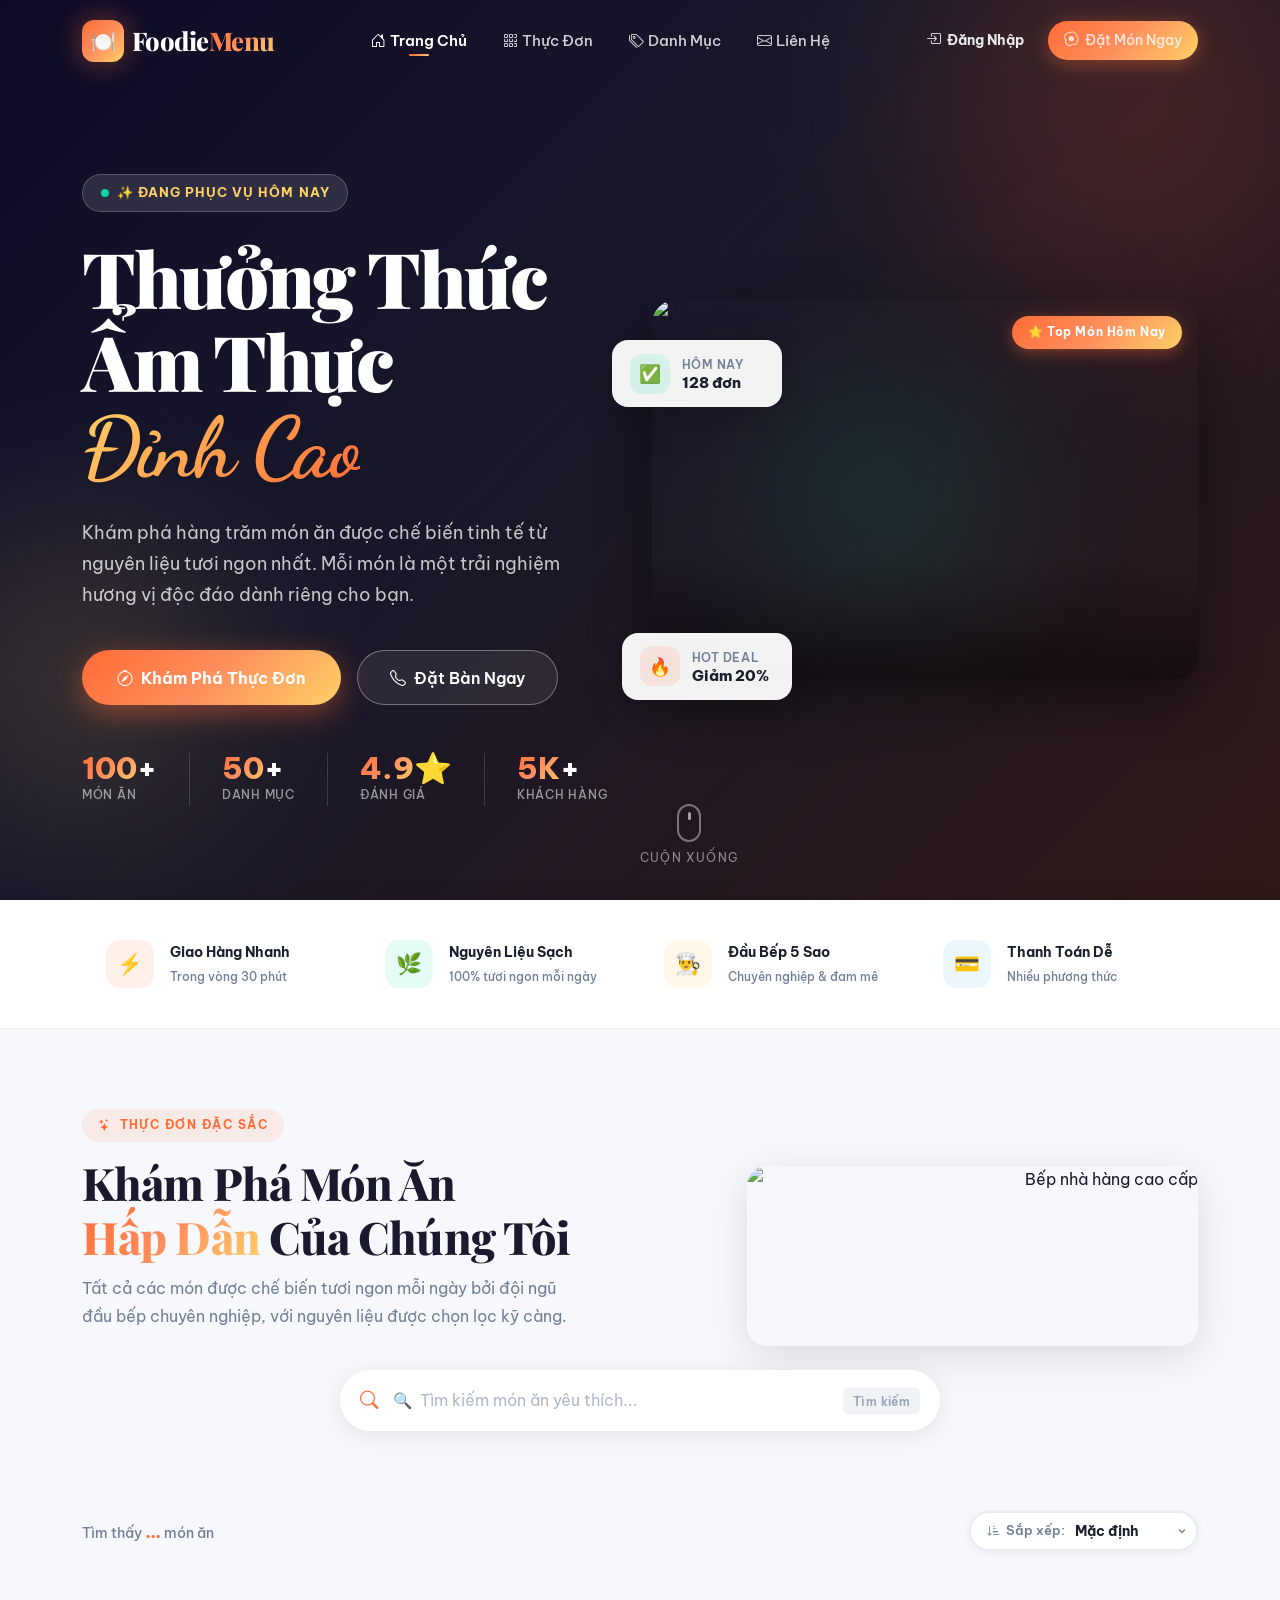
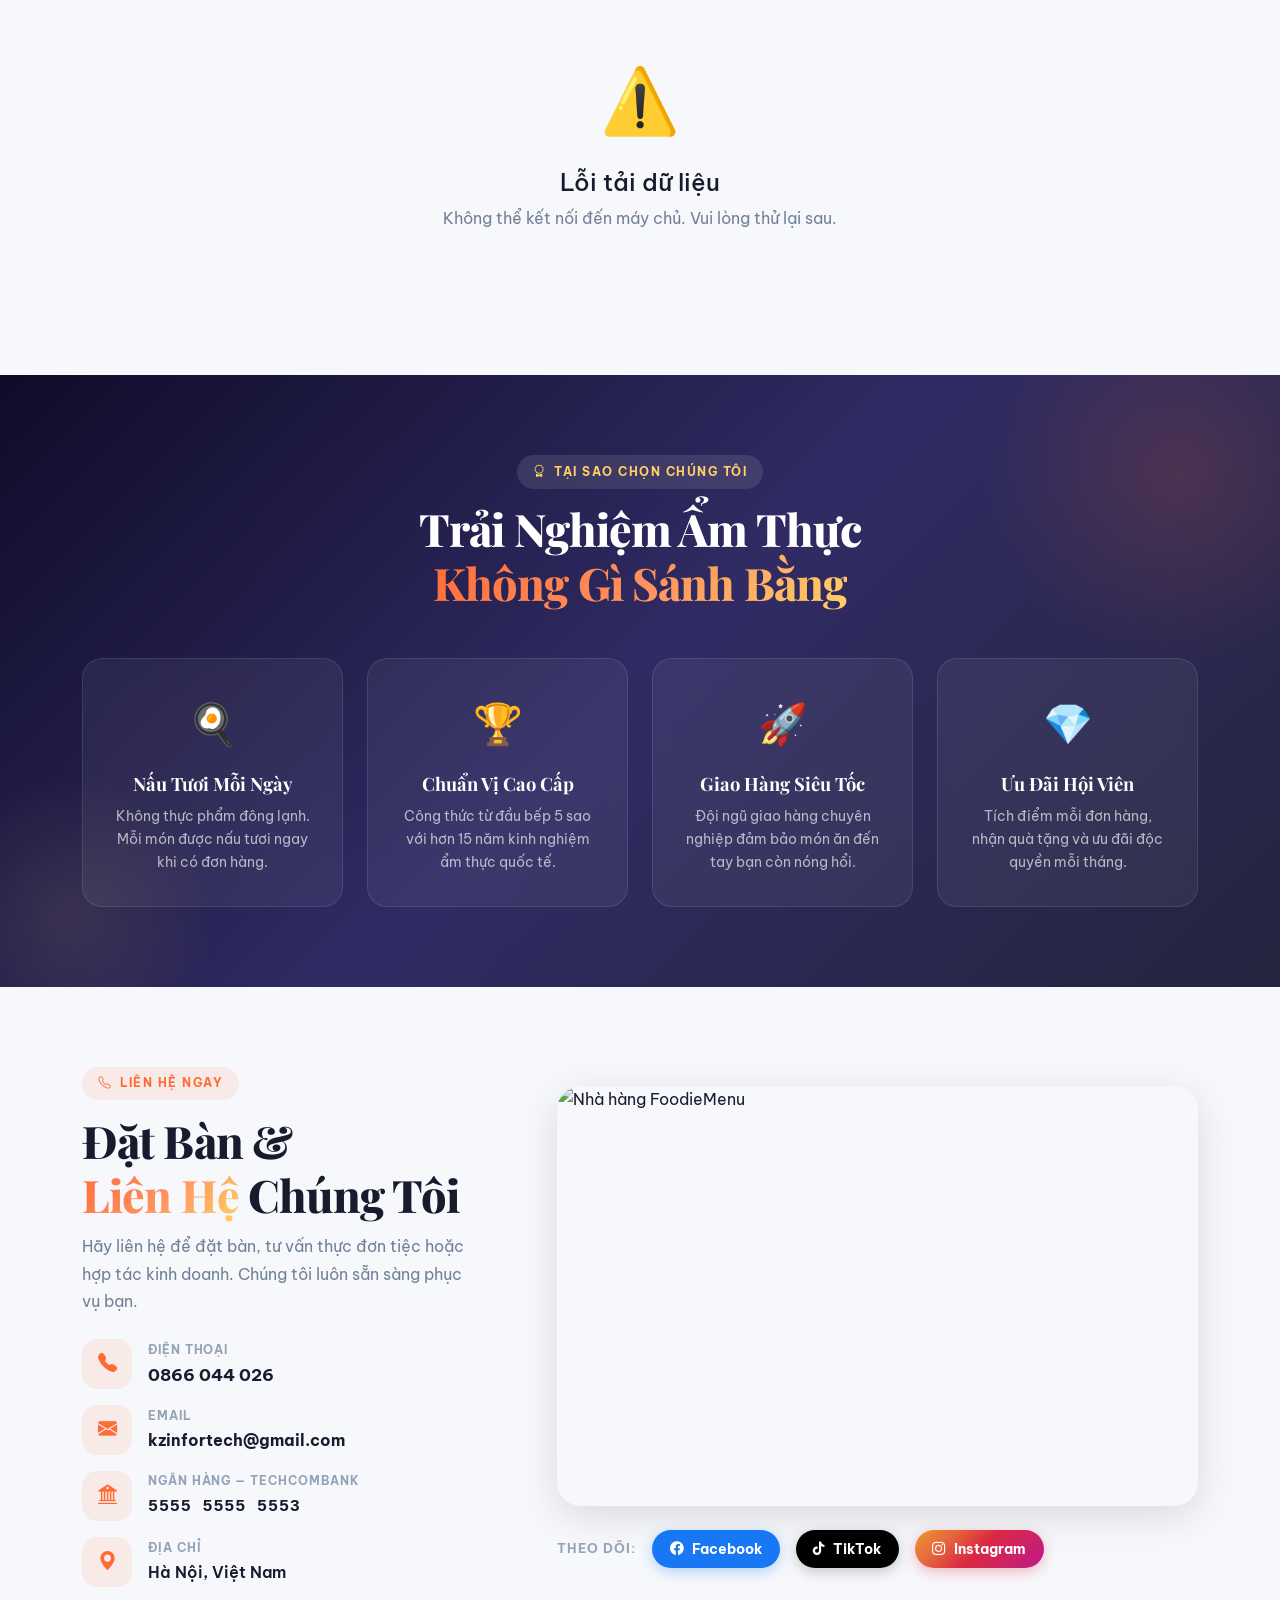
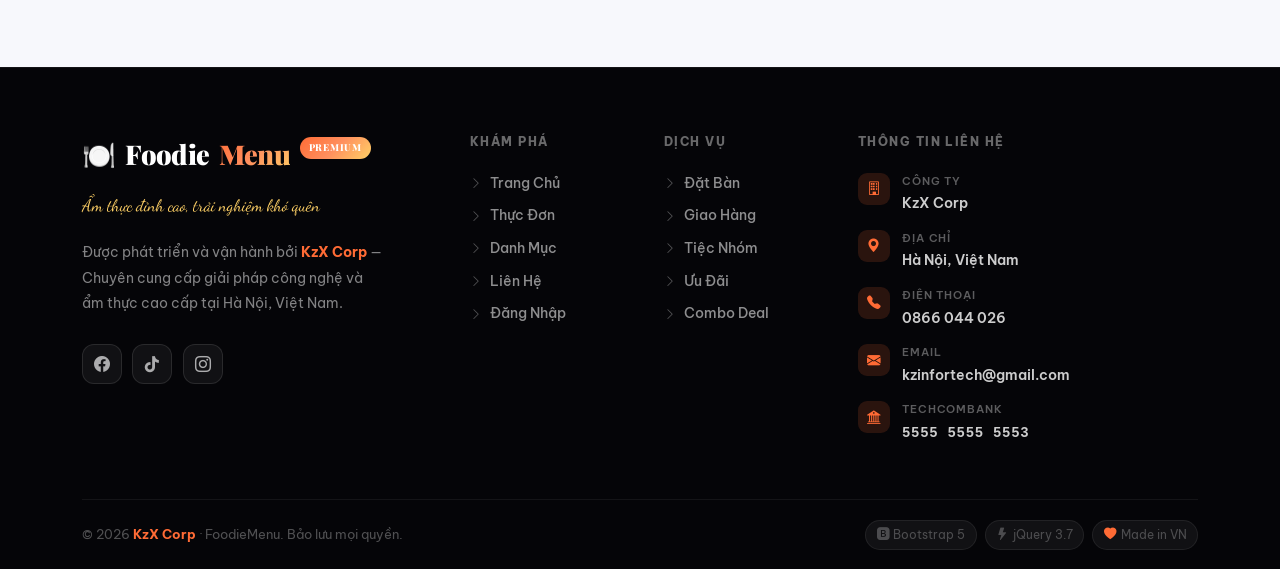
==== commit 2bd9b28a: "Update project" ====
--- a/index.html
+++ b/index.html
@@ -2291,9 +2291,10 @@
           </ul>
 
           <div class="d-flex align-items-center gap-2">
-            <a href="admin/index.html" class="nav-link" style="color:rgba(255,255,255,0.55) !important; font-size:0.85rem;">
-              <i class="bi bi-shield-lock me-1" aria-hidden="true"></i>
-              <span class="d-none d-lg-inline">Admin</span>
+            <a href="login.html" class="nav-link" style="color:rgba(255,255,255,0.9) !important; font-size:0.9rem; font-weight:700;">
+  <i class="bi bi-box-arrow-in-right me-1" aria-hidden="true"></i>
+  <span class="d-none d-lg-inline">Đăng Nhập</span>
+</a>
             </a>
             <a href="#menu-section" class="btn-nav-cta nav-link" aria-label="Xem thực đơn ngay">
               <i class="bi bi-egg-fried me-1" aria-hidden="true"></i>
@@ -2816,7 +2817,7 @@
               <li><a href="#menu-section"><i class="bi bi-chevron-right" aria-hidden="true"></i>Thực Đơn</a></li>
               <li><a href="#category-section"><i class="bi bi-chevron-right" aria-hidden="true"></i>Danh Mục</a></li>
               <li><a href="#contact-section"><i class="bi bi-chevron-right" aria-hidden="true"></i>Liên Hệ</a></li>
-              <li><a href="admin/index.html"><i class="bi bi-chevron-right" aria-hidden="true"></i>Quản Trị</a></li>
+              <li><a href="login.html"><i class="bi bi-chevron-right" aria-hidden="true"></i>Đăng Nhập</a></li>
             </ul>
           </div>
 
